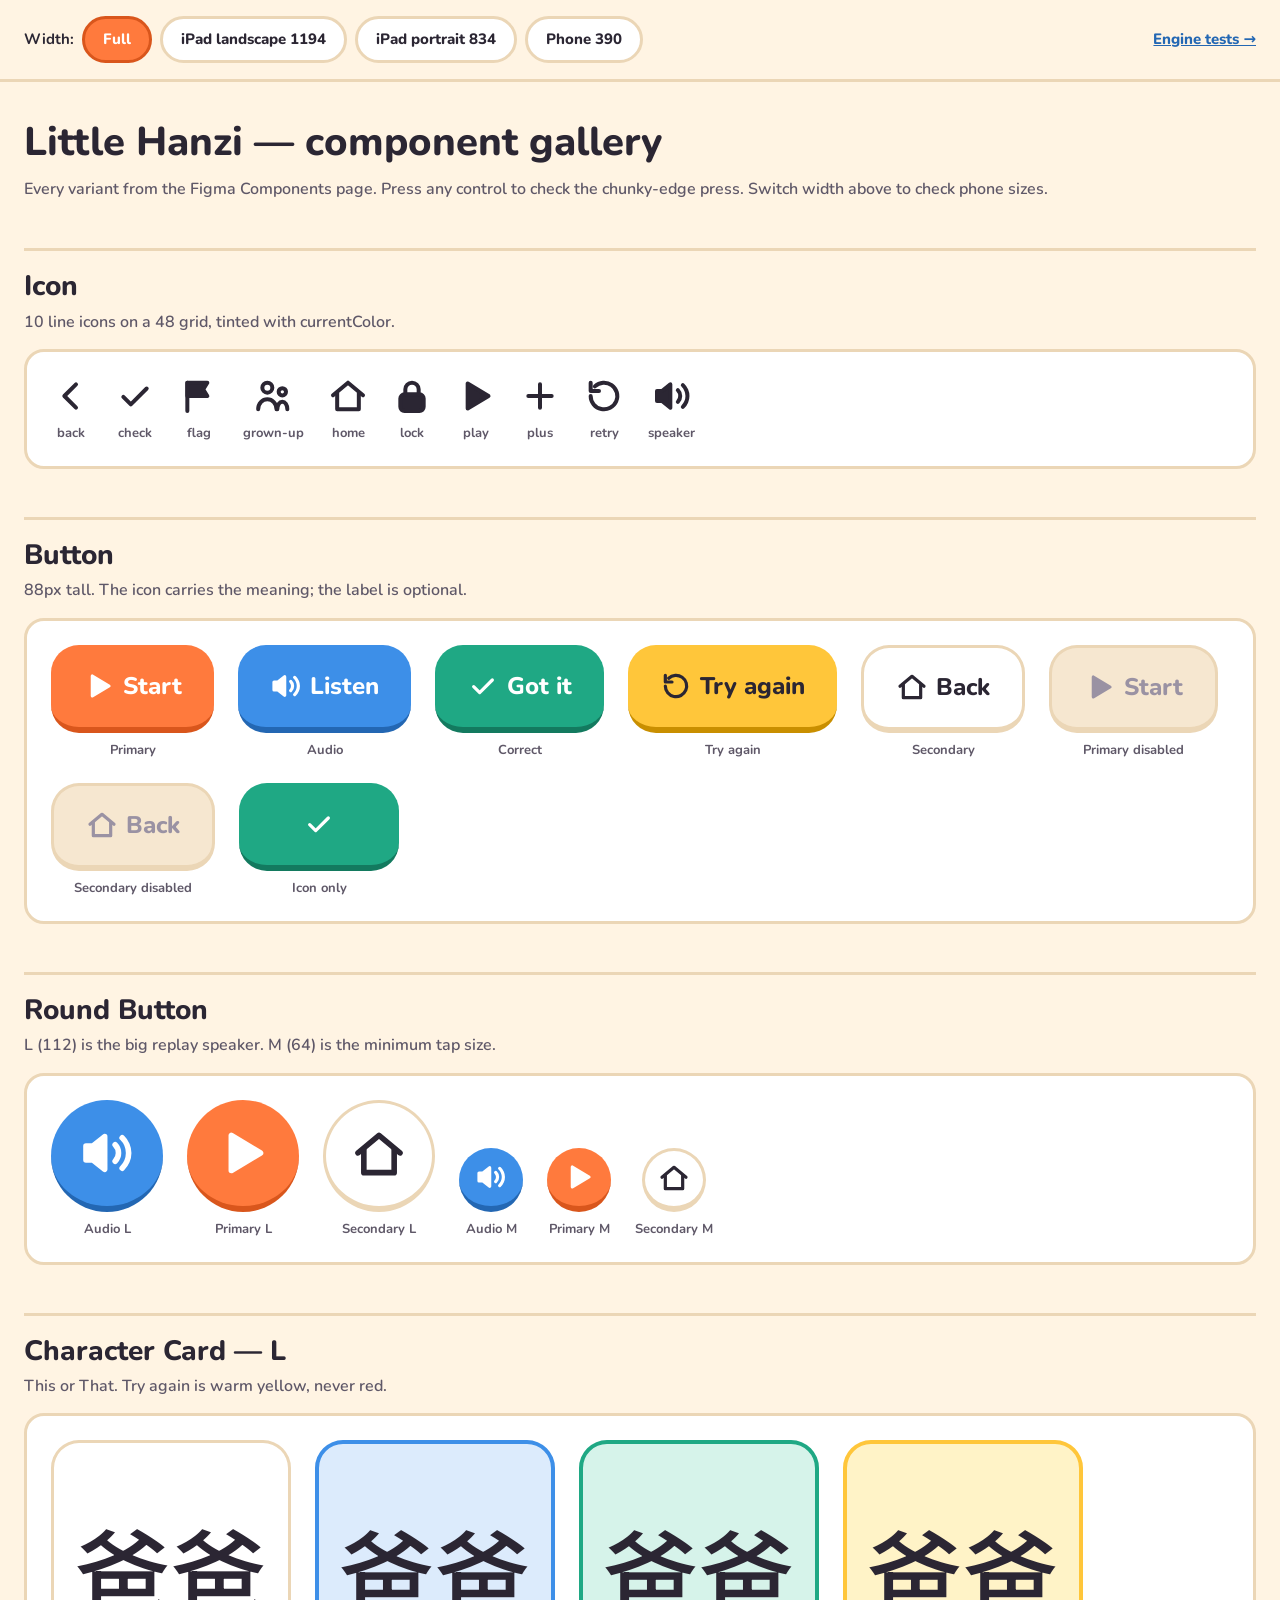
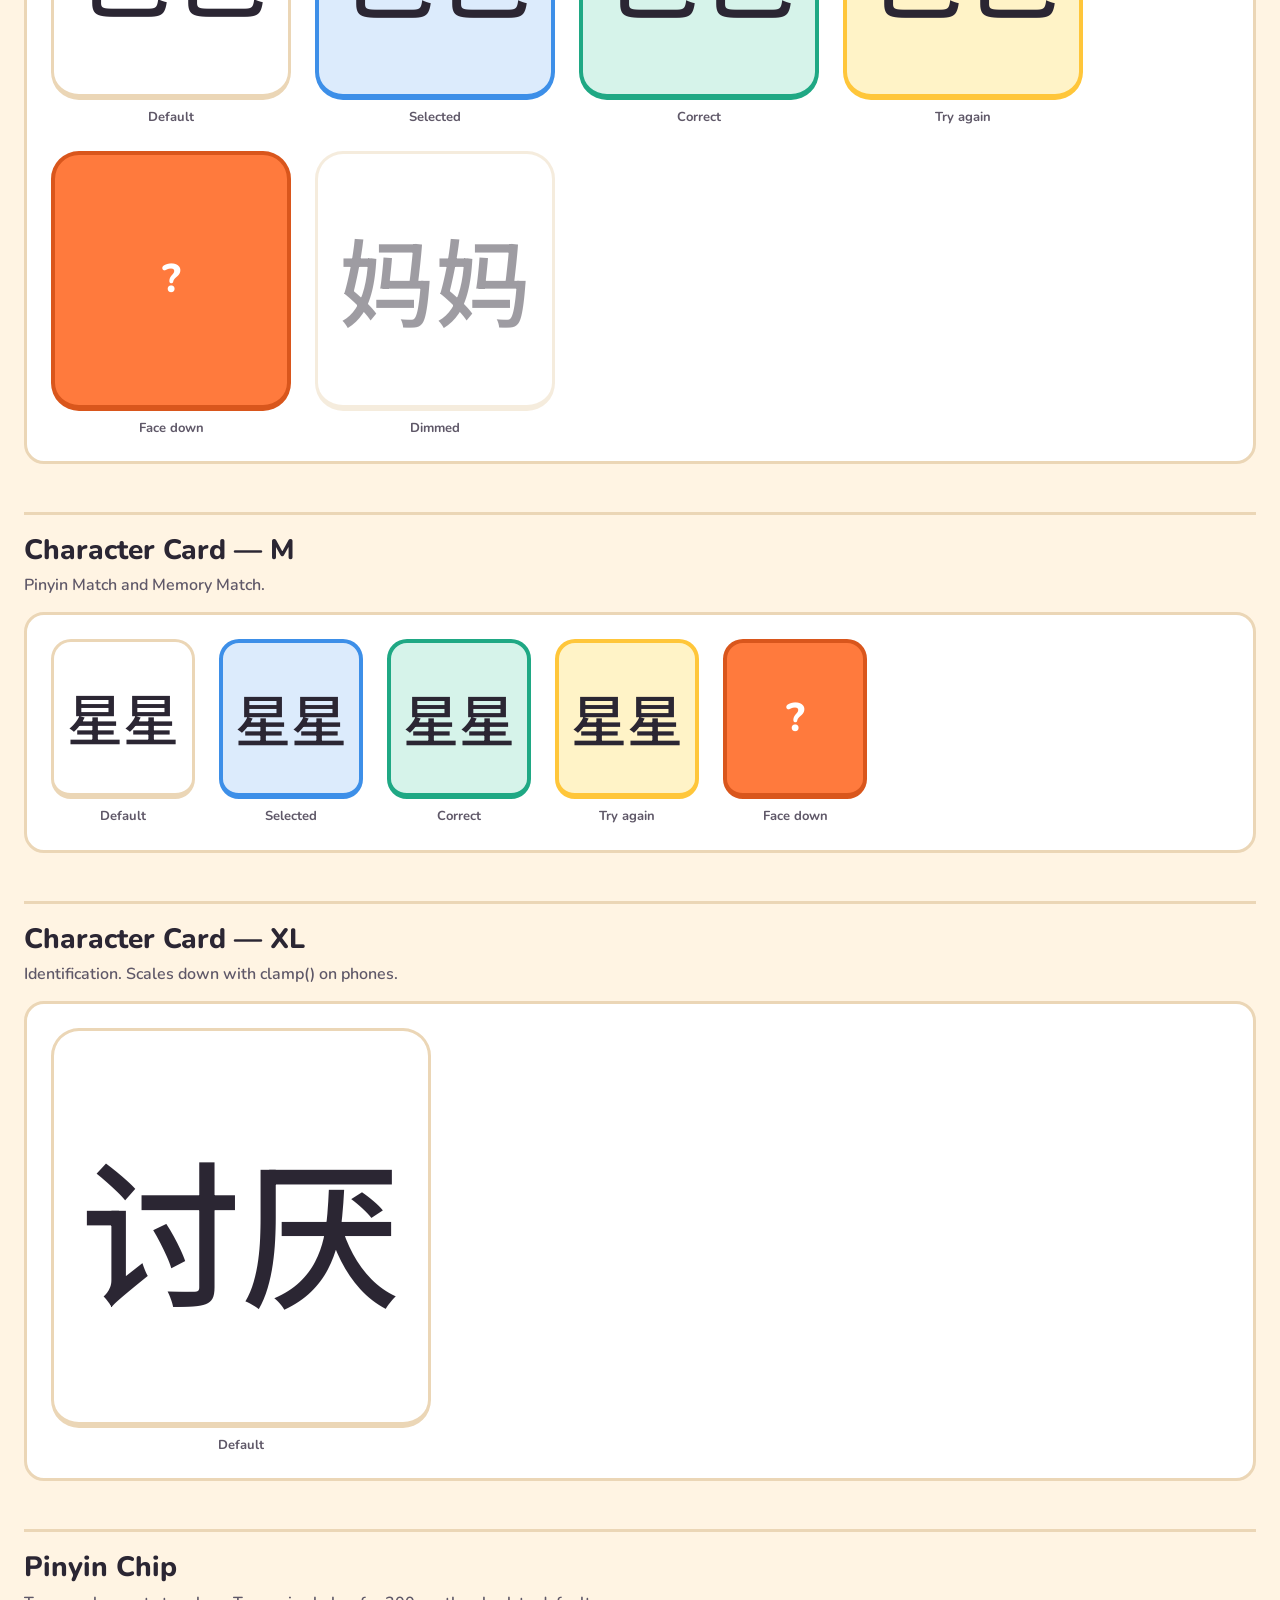
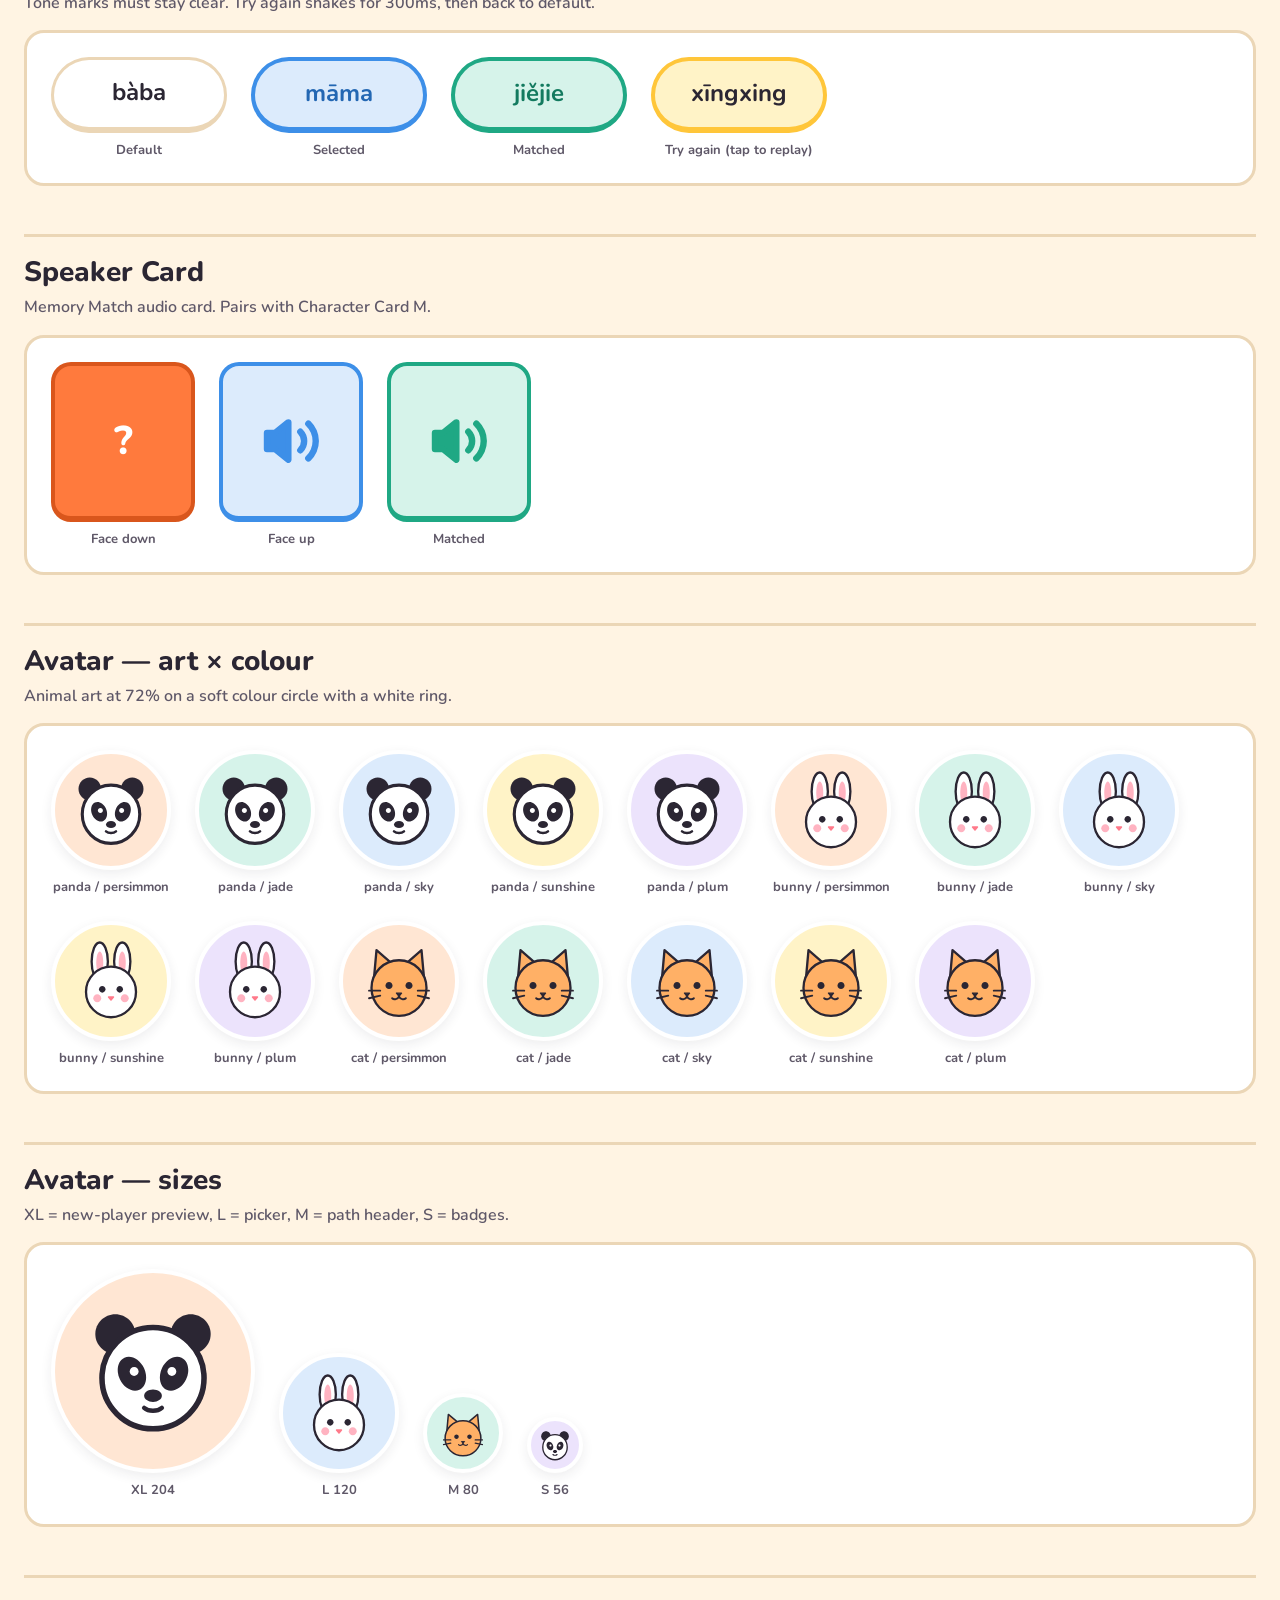
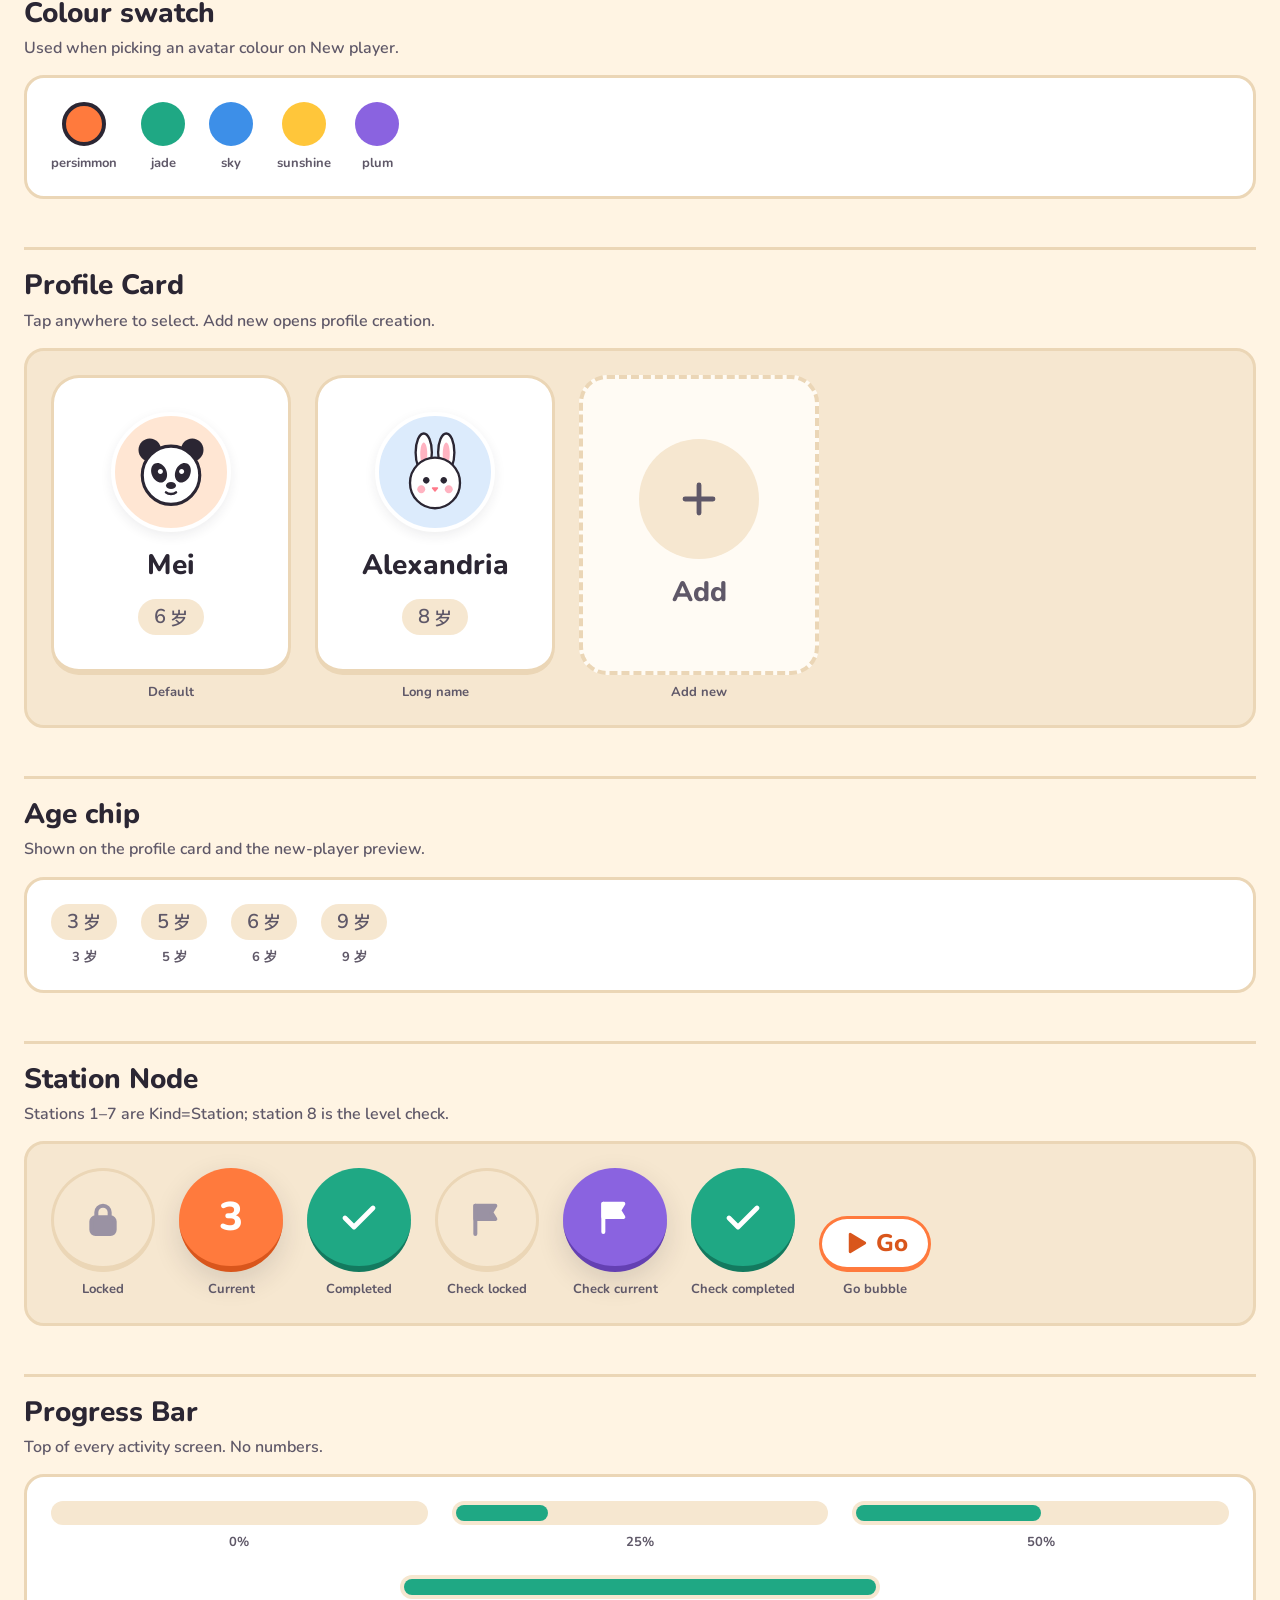
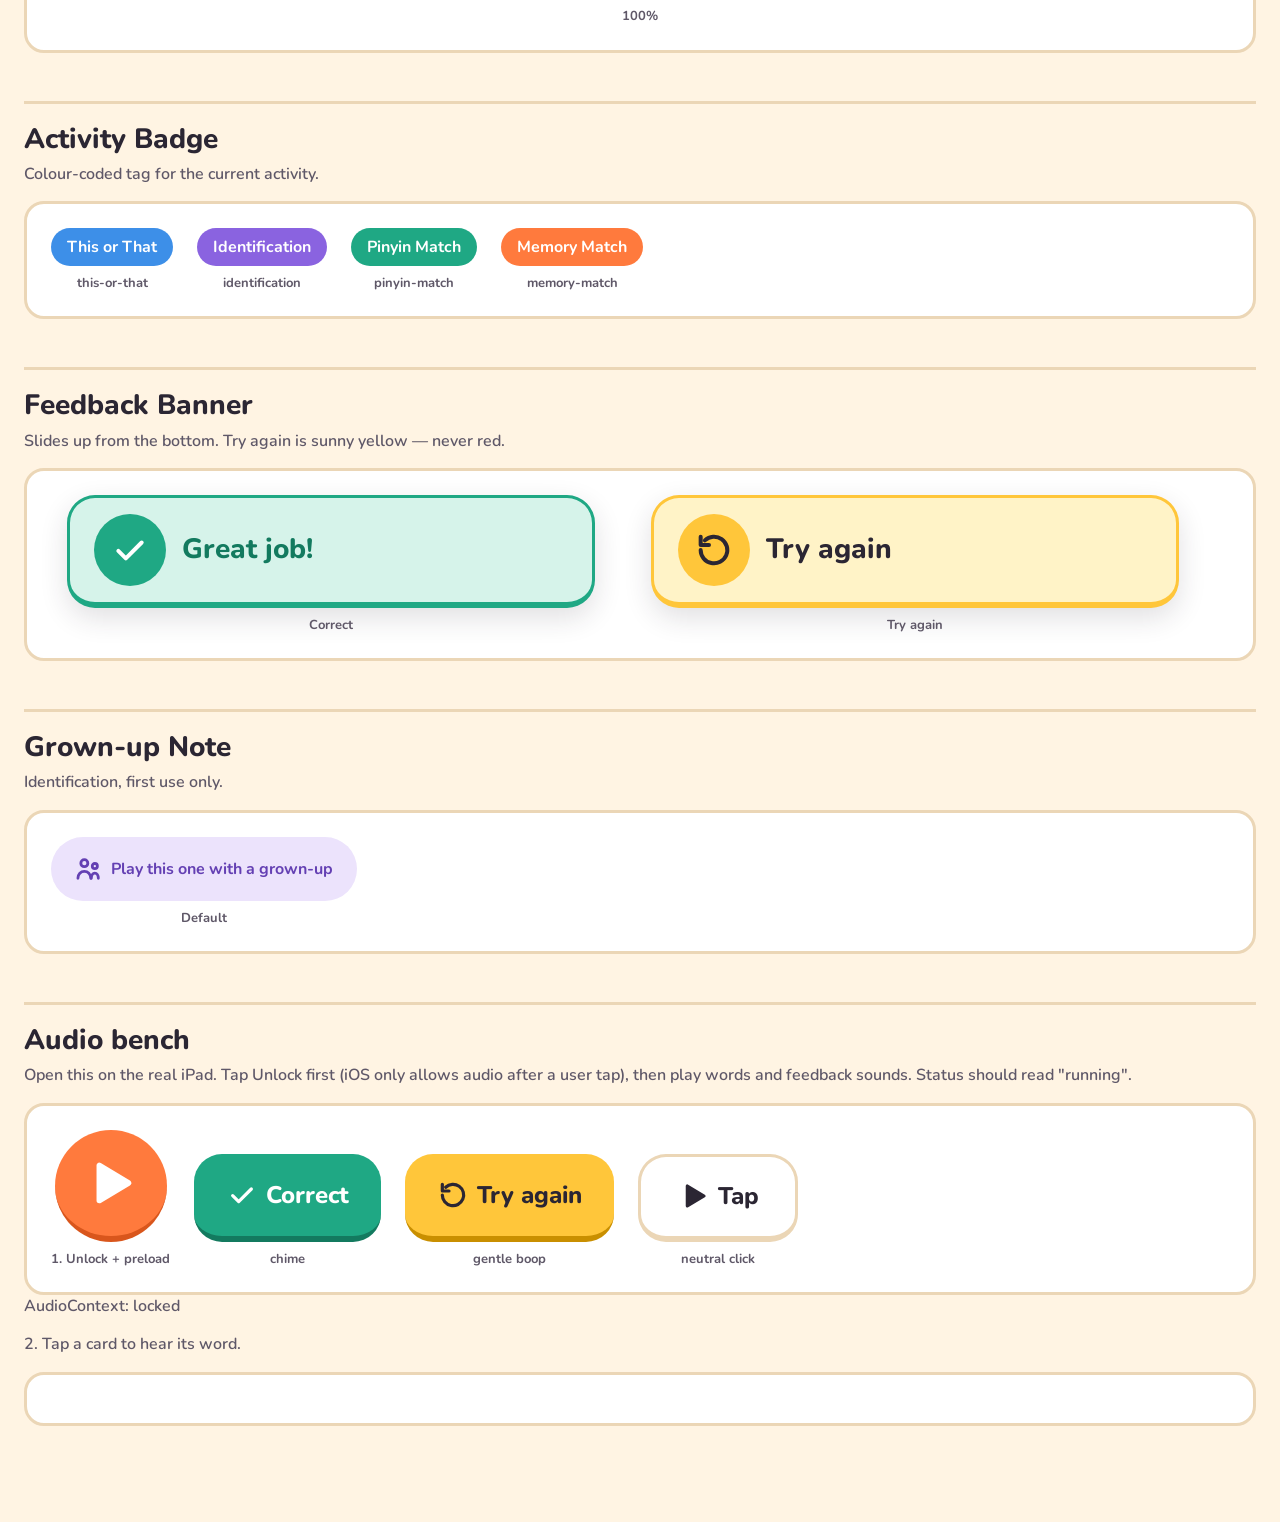
==== components.html @ 1b8308ad "Foundation, components and engine for Level A1 Phases 1-3 of the build plan. No screens yet.  Founda" ====
<!DOCTYPE html>
<html lang="en">
<head>
<meta charset="utf-8">
<title>Little Hanzi — components</title>
<meta name="viewport" content="width=device-width, initial-scale=1, viewport-fit=cover">
<link rel="preconnect" href="https://fonts.googleapis.com">
<link rel="preconnect" href="https://fonts.gstatic.com" crossorigin>
<link rel="stylesheet" href="https://fonts.googleapis.com/css2?family=Nunito:wght@600;700;800&family=Noto+Sans+SC:wght@500;700&display=swap">
<link rel="stylesheet" href="css/tokens.css">
<link rel="stylesheet" href="css/base.css">
<link rel="stylesheet" href="css/components.css">
<style>
  body { overflow: auto; -webkit-user-select: auto; user-select: auto; }
  .gal { max-width: 1280px; margin: 0 auto; padding: var(--spacing-xl) var(--spacing-lg) 96px; }
  .gal h1 { font-size: var(--type-title); font-weight: 800; margin: 0 0 var(--spacing-sm); }
  .gal h2 {
    font-size: var(--type-section); font-weight: 800;
    margin: var(--spacing-2xl) 0 var(--spacing-xs);
    padding-top: var(--spacing-md); border-top: 3px solid var(--color-border-default);
  }
  .gal .note { color: var(--color-text-secondary); font-size: var(--type-small); margin: 0 0 var(--spacing-md); }
  .specimen {
    display: flex; flex-wrap: wrap; gap: var(--spacing-lg);
    align-items: flex-end; padding: var(--spacing-lg);
    background: var(--color-bg-surface); border-radius: var(--radius-md);
    border: 3px solid var(--color-border-default);
  }
  .specimen--sunken { background: var(--color-bg-sunken); }
  .item { display: flex; flex-direction: column; align-items: center; gap: var(--spacing-sm); min-width: 0; max-width: 100%; }
  .item:has(.progress) { flex: 1 1 320px; }
  .item__label { font-size: 13px; font-weight: 700; color: var(--color-text-secondary); text-align: center; }
  .bar {
    position: sticky; top: 0; z-index: 10;
    display: flex; gap: var(--spacing-sm); align-items: center; flex-wrap: wrap;
    padding: var(--spacing-md) var(--spacing-lg);
    background: var(--color-bg-app); border-bottom: 3px solid var(--color-border-default);
  }
  .bar button {
    padding: 10px 18px; border-radius: var(--radius-full);
    border: 3px solid var(--color-border-default); background: var(--color-bg-surface);
    font-weight: 800; font-size: 15px;
  }
  .bar button[aria-pressed="true"] { background: var(--color-action-primary); color: #fff; border-color: var(--color-action-primary-edge); }
  .frame { margin: 0 auto; transition: max-width 200ms ease; }

  @media (max-width: 560px) {
    .gal { padding: var(--spacing-md) var(--spacing-sm) 64px; }
    .specimen { padding: var(--spacing-md); gap: var(--spacing-md); }
    .bar { padding: var(--spacing-sm); gap: 6px; }
    .bar button { padding: 8px 12px; font-size: 13px; }
    .bar strong { width: 100%; }
  }
</style>
</head>
<body>
<div class="bar">
  <strong style="font-size:15px">Width:</strong>
  <button data-w="full" aria-pressed="true">Full</button>
  <button data-w="1194">iPad landscape 1194</button>
  <button data-w="834">iPad portrait 834</button>
  <button data-w="390">Phone 390</button>
  <span style="flex:1"></span>
  <a href="tests.html" style="font-weight:800;font-size:15px;color:var(--color-action-audio-edge)">Engine tests →</a>
</div>
<div class="frame" id="frame"><div class="gal" id="gal"></div></div>

<script type="module">
import {
  el, iconEl, Button, RoundButton, CharacterCard, PinyinChip, SpeakerCard,
  Avatar, AgeChip, ProfileCard, AddProfileCard, StationNode, GoBubble,
  ProgressBar, ActivityBadge, FeedbackBanner, GrownUpNote,
  AVATAR_ART, AVATAR_COLORS,
} from './js/ui.js';
import { ICON_NAMES } from './js/icons.js';
import { ACTIVITY, ACTIVITY_LABEL } from './js/engine/station.js';
import { clear as clearNode } from './js/ui.js';
import { getWords } from './js/data.js';
import * as audio from './js/audio.js';

const gal = document.getElementById('gal');

function section(title, note, items, sunken = false) {
  gal.append(el('h2', { text: title }));
  if (note) gal.append(el('p', { class: 'note', text: note }));
  gal.append(el('div', { class: `specimen${sunken ? ' specimen--sunken' : ''}` },
    items.map(([label, node]) => el('div', { class: 'item' }, [node, el('span', { class: 'item__label', text: label })]))));
}

gal.append(el('h1', { text: 'Little Hanzi — component gallery' }));
gal.append(el('p', { class: 'note', text: 'Every variant from the Figma Components page. Press any control to check the chunky-edge press. Switch width above to check phone sizes.' }));

section('Icon', '10 line icons on a 48 grid, tinted with currentColor.',
  ICON_NAMES.map((n) => [n, el('span', { class: 'icon', style: 'width:40px;height:40px;color:var(--color-text-primary)', html: iconEl(n, 40).innerHTML })]));

section('Button', '88px tall. The icon carries the meaning; the label is optional.', [
  ['Primary', Button({ label: 'Start', iconName: 'play', style: 'primary' })],
  ['Audio', Button({ label: 'Listen', iconName: 'speaker', style: 'audio' })],
  ['Correct', Button({ label: 'Got it', iconName: 'check', style: 'correct' })],
  ['Try again', Button({ label: 'Try again', iconName: 'retry', style: 'try-again' })],
  ['Secondary', Button({ label: 'Back', iconName: 'home', style: 'secondary' })],
  ['Primary disabled', Button({ label: 'Start', iconName: 'play', style: 'primary', disabled: true })],
  ['Secondary disabled', Button({ label: 'Back', iconName: 'home', style: 'secondary', disabled: true })],
  ['Icon only', Button({ iconName: 'check', style: 'correct', ariaLabel: 'Got it' })],
]);

section('Round Button', 'L (112) is the big replay speaker. M (64) is the minimum tap size.', [
  ['Audio L', RoundButton({ iconName: 'speaker', size: 'l', style: 'audio' })],
  ['Primary L', RoundButton({ iconName: 'play', size: 'l', style: 'primary' })],
  ['Secondary L', RoundButton({ iconName: 'home', size: 'l', style: 'secondary' })],
  ['Audio M', RoundButton({ iconName: 'speaker', size: 'm', style: 'audio' })],
  ['Primary M', RoundButton({ iconName: 'play', size: 'm', style: 'primary' })],
  ['Secondary M', RoundButton({ iconName: 'home', size: 'm', style: 'secondary' })],
]);

section('Character Card — L', 'This or That. Try again is warm yellow, never red.', [
  ['Default', CharacterCard({ word: '爸爸', size: 'l' })],
  ['Selected', CharacterCard({ word: '爸爸', size: 'l', state: 'selected' })],
  ['Correct', CharacterCard({ word: '爸爸', size: 'l', state: 'correct' })],
  ['Try again', CharacterCard({ word: '爸爸', size: 'l', state: 'try-again' })],
  ['Face down', CharacterCard({ word: '爸爸', size: 'l', state: 'face-down' })],
  ['Dimmed', (() => { const c = CharacterCard({ word: '妈妈', size: 'l' }); c.classList.add('is-dimmed'); return c; })()],
]);

section('Character Card — M', 'Pinyin Match and Memory Match.', [
  ['Default', CharacterCard({ word: '星星', size: 'm' })],
  ['Selected', CharacterCard({ word: '星星', size: 'm', state: 'selected' })],
  ['Correct', CharacterCard({ word: '星星', size: 'm', state: 'correct' })],
  ['Try again', CharacterCard({ word: '星星', size: 'm', state: 'try-again' })],
  ['Face down', CharacterCard({ word: '星星', size: 'm', state: 'face-down' })],
]);

section('Character Card — XL', 'Identification. Scales down with clamp() on phones.', [
  ['Default', CharacterCard({ word: '讨厌', size: 'xl' })],
]);

section('Pinyin Chip', 'Tone marks must stay clear. Try again shakes for 300ms, then back to default.', [
  ['Default', PinyinChip({ pinyin: 'bàba' })],
  ['Selected', PinyinChip({ pinyin: 'māma', state: 'selected' })],
  ['Matched', PinyinChip({ pinyin: 'jiějie', state: 'matched' })],
  ['Try again (tap to replay)', (() => {
    const chip = PinyinChip({ pinyin: 'xīngxing', state: 'try-again' });
    chip.addEventListener('click', () => {
      chip.classList.remove('is-try-again'); void chip.offsetWidth; chip.classList.add('is-try-again');
    });
    return chip;
  })()],
]);

section('Speaker Card', 'Memory Match audio card. Pairs with Character Card M.', [
  ['Face down', SpeakerCard({ state: 'face-down' })],
  ['Face up', SpeakerCard({ state: 'face-up' })],
  ['Matched', SpeakerCard({ state: 'matched' })],
]);

section('Avatar — art × colour', 'Animal art at 72% on a soft colour circle with a white ring.',
  AVATAR_ART.flatMap((art) => AVATAR_COLORS.map((color) => [`${art} / ${color}`, Avatar({ art, color, size: 'l' })])));

section('Avatar — sizes', 'XL = new-player preview, L = picker, M = path header, S = badges.', [
  ['XL 204', Avatar({ art: 'panda', color: 'persimmon', size: 'xl' })],
  ['L 120', Avatar({ art: 'bunny', color: 'sky', size: 'l' })],
  ['M 80', Avatar({ art: 'cat', color: 'jade', size: 'm' })],
  ['S 56', Avatar({ art: 'panda', color: 'plum', size: 's' })],
]);

section('Colour swatch', 'Used when picking an avatar colour on New player.',
  AVATAR_COLORS.map((c, i) => [c, el('span', { class: `swatch${i === 0 ? ' is-selected' : ''}`, dataset: { color: c } })]));

section('Profile Card', 'Tap anywhere to select. Add new opens profile creation.', [
  ['Default', ProfileCard({ profile: { name: 'Mei', age: 6, avatar: { art: 'panda', color: 'persimmon' } } })],
  ['Long name', ProfileCard({ profile: { name: 'Alexandria', age: 8, avatar: { art: 'bunny', color: 'sky' } } })],
  ['Add new', AddProfileCard({})],
], true);

section('Age chip', 'Shown on the profile card and the new-player preview.',
  [3, 5, 6, 9].map((a) => [`${a} 岁`, AgeChip(a)]));

section('Station Node', 'Stations 1–7 are Kind=Station; station 8 is the level check.', [
  ['Locked', StationNode({ number: 4, state: 'locked' })],
  ['Current', StationNode({ number: 3, state: 'current' })],
  ['Completed', StationNode({ number: 1, state: 'completed' })],
  ['Check locked', StationNode({ number: 8, state: 'locked', kind: 'check' })],
  ['Check current', StationNode({ number: 8, state: 'current', kind: 'check' })],
  ['Check completed', StationNode({ number: 8, state: 'completed', kind: 'check' })],
  ['Go bubble', GoBubble()],
], true);

section('Progress Bar', 'Top of every activity screen. No numbers.',
  [0, 25, 50, 100].map((p) => [`${p}%`, ProgressBar(p)]));

section('Activity Badge', 'Colour-coded tag for the current activity.',
  Object.values(ACTIVITY).map((a) => [a, ActivityBadge(a, ACTIVITY_LABEL[a])]));

section('Feedback Banner', 'Slides up from the bottom. Try again is sunny yellow — never red.', [
  ['Correct', FeedbackBanner({ type: 'correct', message: 'Great job!' })],
  ['Try again', FeedbackBanner({ type: 'try-again', message: 'Try again' })],
]);

section('Grown-up Note', 'Identification, first use only.', [
  ['Default', GrownUpNote()],
]);

/* ---------------- audio bench ----------------
   The iOS audio path is the riskiest part of the foundation, so it gets
   checked here rather than waiting for the activity screens. */
gal.append(el('h2', { text: 'Audio bench' }));
gal.append(el('p', { class: 'note', text: 'Open this on the real iPad. Tap Unlock first (iOS only allows audio after a user tap), then play words and feedback sounds. Status should read "running".' }));

const status = el('p', { class: 'note', text: 'AudioContext: locked' });
const wordRow = el('div', { class: 'specimen' });

const bench = el('div', { class: 'specimen' }, [
  el('div', { class: 'item' }, [
    RoundButton({
      iconName: 'play', size: 'l', style: 'primary', ariaLabel: 'Unlock audio',
      onClick: async () => {
        const ok = await audio.unlock();
        status.textContent = `AudioContext: ${ok ? 'running' : 'FAILED to unlock'}`;
        if (!ok) return;
        const words = (await getWords('A1')).slice(0, 6);
        const failed = await audio.preload(words.map((w) => w.audio));
        status.textContent = `AudioContext: running — preloaded ${words.length - failed.length}/${words.length} words`
          + (failed.length ? ` (failed: ${failed.join(', ')})` : '');
        clearNode(wordRow);
        words.forEach((w) => wordRow.append(el('div', { class: 'item' }, [
          CharacterCard({ word: w.word, size: 'm', onClick: () => audio.play(w.audio) }),
          el('span', { class: 'item__label', text: w.pinyin }),
        ])));
      },
    }),
    el('span', { class: 'item__label', text: '1. Unlock + preload' }),
  ]),
  el('div', { class: 'item' }, [
    Button({ label: 'Correct', iconName: 'check', style: 'correct', onClick: () => audio.playCorrect() }),
    el('span', { class: 'item__label', text: 'chime' }),
  ]),
  el('div', { class: 'item' }, [
    Button({ label: 'Try again', iconName: 'retry', style: 'try-again', onClick: () => audio.playTryAgain() }),
    el('span', { class: 'item__label', text: 'gentle boop' }),
  ]),
  el('div', { class: 'item' }, [
    Button({ label: 'Tap', iconName: 'play', style: 'secondary', onClick: () => audio.playTap() }),
    el('span', { class: 'item__label', text: 'neutral click' }),
  ]),
]);

gal.append(bench, status, el('p', { class: 'note', text: '2. Tap a card to hear its word.' }), wordRow);

/* width switcher */
const frame = document.getElementById('frame');
document.querySelectorAll('.bar button').forEach((b) => {
  b.addEventListener('click', () => {
    document.querySelectorAll('.bar button').forEach((o) => o.setAttribute('aria-pressed', String(o === b)));
    frame.style.maxWidth = b.dataset.w === 'full' ? '' : `${b.dataset.w}px`;
  });
});
</script>
</body>
</html>
---- css/tokens.css ----
/* Little Hanzi — design tokens
   Generated from Figma: Little Hanzi – Design System (2AUmUBlMM1m4eYiYEjNy7H)
   Names match the Figma variables' code syntax exactly.
   Primitives are used ONLY in this file. Components use semantic tokens. */

:root {
  /* ---------- Primitives ---------- */
  --cream-50:#FFFBF4;
  --cream-100:#FFF4E3;
  --cream-200:#F6E7D0;
  --cream-300:#EBD6B6;

  --ink-900:#2B2633;
  --ink-600:#5F5868;
  --ink-400:#9A92A3;
  --white:#FFFFFF;

  --persimmon-100:#FFE6D3;
  --persimmon-500:#FF7A3D;
  --persimmon-700:#D9561C;

  --jade-100:#D6F3EA;
  --jade-500:#1FA884;
  --jade-700:#137A5F;

  --sky-100:#DCEBFC;
  --sky-500:#3D8FE8;
  --sky-700:#2367B3;

  --sunshine-100:#FFF3C7;
  --sunshine-500:#FFC63A;
  --sunshine-700:#C98F00;

  --plum-100:#ECE3FC;
  --plum-500:#8A63E0;
  --plum-700:#6440B3;

  /* ---------- Semantic colour ---------- */
  --color-bg-app:var(--cream-100);
  --color-bg-surface:var(--white);
  --color-bg-sunken:var(--cream-200);
  --color-bg-soft:var(--cream-50);

  --color-text-primary:var(--ink-900);
  --color-text-secondary:var(--ink-600);
  --color-text-disabled:var(--ink-400);
  --color-text-on-accent:var(--white);

  --color-icon-default:var(--ink-900);
  --color-icon-on-accent:var(--white);

  --color-border-default:var(--cream-300);
  --color-border-selected:var(--sky-500);

  --color-action-primary:var(--persimmon-500);
  --color-action-primary-edge:var(--persimmon-700);
  --color-action-primary-soft:var(--persimmon-100);

  --color-action-audio:var(--sky-500);
  --color-action-audio-edge:var(--sky-700);
  --color-action-audio-soft:var(--sky-100);

  --color-feedback-correct:var(--jade-500);
  --color-feedback-correct-edge:var(--jade-700);
  --color-feedback-correct-soft:var(--jade-100);

  --color-feedback-try-again:var(--sunshine-500);
  --color-feedback-try-again-edge:var(--sunshine-700);
  --color-feedback-try-again-soft:var(--sunshine-100);

  --color-state-locked:var(--ink-400);
  --color-state-locked-soft:var(--cream-200);

  --color-activity-this-or-that:var(--sky-500);
  --color-activity-identification:var(--plum-500);
  --color-activity-identification-edge:var(--plum-700);
  --color-activity-identification-soft:var(--plum-100);
  --color-activity-pinyin-match:var(--jade-500);
  --color-activity-memory-match:var(--persimmon-500);

  /* ---------- Avatar colour ramps (named, for data-driven lookup) ---------- */
  --avatar-persimmon-soft:var(--persimmon-100);
  --avatar-persimmon-ink:var(--persimmon-700);
  --avatar-jade-soft:var(--jade-100);
  --avatar-jade-ink:var(--jade-700);
  --avatar-sky-soft:var(--sky-100);
  --avatar-sky-ink:var(--sky-700);
  --avatar-sunshine-soft:var(--sunshine-100);
  --avatar-sunshine-ink:var(--sunshine-700);
  --avatar-plum-soft:var(--plum-100);
  --avatar-plum-ink:var(--plum-700);

  /* ---------- Dimensions ---------- */
  --spacing-xs:4px;
  --spacing-sm:8px;
  --spacing-md:16px;
  --spacing-lg:24px;
  --spacing-xl:32px;
  --spacing-2xl:48px;

  --radius-sm:12px;
  --radius-md:20px;
  --radius-lg:28px;
  --radius-full:999px;

  --size-tap-min:64px;
  --size-tap-lg:88px;
  --size-edge:6px;

  /* ---------- Elevation ---------- */
  --elevation-soft:0 4px 12px rgba(43,38,51,.08);
  --elevation-raised:0 10px 28px rgba(43,38,51,.14);

  /* ---------- Fonts ---------- */
  --font-ui:"Nunito", system-ui, -apple-system, sans-serif;
  --font-hanzi:"Noto Sans SC", "PingFang SC", "Hiragino Sans GB", sans-serif;

  /* ---------- Type scale ----------
     Fluid between phone portrait (390px) and iPad landscape (1194px).
     Figma values are the upper bound; phone values keep tap targets >= 64px. */
  --type-char-xl: clamp(100px, 13.4vw, 160px);   /* Identification card   */
  --type-char-l:  clamp(64px,  8.0vw, 96px);     /* This or That cards    */
  --type-char-m:  clamp(40px,  4.7vw, 56px);     /* Pinyin / Memory Match */

  --type-title:   clamp(28px,  3.4vw, 40px);     /* Heading/Title   */
  --type-section: clamp(22px,  2.3vw, 28px);     /* Heading/Section */
  --type-button:  clamp(20px,  2.0vw, 24px);     /* Label/Button    */
  --type-pinyin-l:clamp(24px,  2.7vw, 32px);     /* Pinyin/L        */
  --type-pinyin-m:clamp(20px,  2.0vw, 24px);     /* Pinyin/M        */
  --type-body:    clamp(17px,  1.7vw, 20px);     /* Body/Default    */
  --type-small:   clamp(14px,  1.3vw, 16px);     /* Body/Small      */

  /* ---------- Motion ---------- */
  --motion-press: 90ms;
  --motion-flip: 320ms;
  --motion-banner: 260ms;
  --motion-shake: 300ms;
  --ease-out: cubic-bezier(.22,.61,.36,1);
}

@media (prefers-reduced-motion: reduce) {
  :root {
    --motion-press: 0ms;
    --motion-flip: 0ms;
    --motion-banner: 0ms;
    --motion-shake: 0ms;
  }
}
---- css/base.css ----
/* base.css — reset, fonts, screen shell, layout primitives. */

*, *::before, *::after { box-sizing: border-box; }

html, body {
  margin: 0;
  padding: 0;
  height: 100%;
  overscroll-behavior: none;
}

html {
  /* iOS: stop Safari enlarging text in landscape */
  -webkit-text-size-adjust: 100%;
}

body {
  background: var(--color-bg-app);
  color: var(--color-text-primary);
  font-family: var(--font-ui);
  font-weight: 600;
  font-size: var(--type-body);
  line-height: 1.4;
  -webkit-font-smoothing: antialiased;
  /* Touch-first: no text selection, no tap highlight, no double-tap zoom */
  -webkit-user-select: none;
  user-select: none;
  -webkit-tap-highlight-color: transparent;
  touch-action: manipulation;
}

button, input, select { font: inherit; color: inherit; }
button { background: none; border: 0; padding: 0; cursor: pointer; }
svg { display: block; }

/* Anything focusable gets a clear ring — but only for keyboard users. */
:focus-visible {
  outline: 4px solid var(--color-border-selected);
  outline-offset: 3px;
}

/* ---------------- app shell ---------------- */

#app {
  height: 100%;
  height: 100dvh;
  display: flex;
  flex-direction: column;
  overflow: hidden;
}

.screen {
  flex: 1;
  min-height: 0;
  display: flex;
  flex-direction: column;
  align-items: center;
  gap: var(--spacing-lg);
  padding: 40px var(--spacing-2xl);
  overflow: hidden;
}

/* Screens whose content can exceed the viewport (path, profile grid). */
.screen--scroll { overflow-y: auto; overscroll-behavior: contain; }

.screen__header {
  width: 100%;
  min-height: var(--size-tap-min);
  display: flex;
  align-items: center;
  justify-content: space-between;
  gap: var(--spacing-md);
  flex: none;
}

.screen__header-side {
  display: flex;
  align-items: center;
  gap: var(--spacing-md);
  min-width: var(--size-tap-min);
}
.screen__header-side--end { justify-content: flex-end; }

.screen__body {
  flex: 1;
  min-height: 0;
  width: 100%;
  display: flex;
  flex-direction: column;
  align-items: center;
  justify-content: center;
  gap: var(--spacing-xl);
}

/* ---------------- type ---------------- */

.t-title    { font-size: var(--type-title);   font-weight: 800; line-height: 1.2; margin: 0; }
.t-section  { font-size: var(--type-section); font-weight: 800; line-height: 1.28; margin: 0; }
.t-body     { font-size: var(--type-body);    font-weight: 600; line-height: 1.4; margin: 0; }
.t-small    { font-size: var(--type-small);   font-weight: 700; line-height: 1.38; margin: 0; }
.t-muted    { color: var(--color-text-secondary); }
.t-center   { text-align: center; }

.hanzi {
  font-family: var(--font-hanzi);
  font-weight: 500;
  line-height: 1.16;
}

/* Screen-reader-only text: every icon-only control needs one. */
.sr-only {
  position: absolute;
  width: 1px; height: 1px;
  padding: 0; margin: -1px;
  overflow: hidden;
  clip-path: inset(50%);
  white-space: nowrap;
  border: 0;
}

/* ---------------- layout helpers ---------------- */

.stack   { display: flex; flex-direction: column; align-items: center; gap: var(--spacing-md); }
.row     { display: flex; align-items: center; gap: var(--spacing-md); }
.row--wrap { flex-wrap: wrap; justify-content: center; }
.spacer  { flex: 1; }

/* ---------------- phone portrait ---------------- */

@media (max-width: 560px) {
  .screen { padding: var(--spacing-md) var(--spacing-md); gap: var(--spacing-md); }
  .screen__body { gap: var(--spacing-lg); }
}

/* Short landscape phones: claw back vertical space. */
@media (max-height: 460px) {
  .screen { padding: var(--spacing-sm) var(--spacing-md); gap: var(--spacing-sm); }
  .screen__body { gap: var(--spacing-md); }
}
---- css/components.css ----
/* components.css — one block per Figma component (Design System → Components).
   Sizes come from the Figma variants; phone sizes are set via the --c-* vars
   at the bottom of each block so the markup never changes. */

/* ============================================================
   Chunky edge — every interactive element in this app has one.
   6px bottom border in the darker "edge" colour; pressing sinks it.
   ============================================================ */

.edge {
  border-style: solid;
  border-width: 0 0 var(--size-edge) 0;
  transition: transform var(--motion-press) var(--ease-out),
              border-bottom-width var(--motion-press) var(--ease-out);
}

.edge:active:not(:disabled):not([aria-disabled="true"]) {
  transform: translateY(4px);
  border-bottom-width: 2px;
}

/* ============================================================
   Icon
   ============================================================ */

.icon { display: inline-flex; flex: none; color: currentColor; }
.icon > svg { width: 100%; height: 100%; }

/* ============================================================
   Button — 88px tall, icon + short label. Icon carries the meaning.
   ============================================================ */

.btn {
  --btn-bg: var(--color-action-primary);
  --btn-edge: var(--color-action-primary-edge);
  --btn-text: var(--color-text-on-accent);

  display: inline-flex;
  align-items: center;
  justify-content: center;
  gap: var(--spacing-sm);
  height: var(--size-tap-lg);
  min-width: 160px;
  padding: var(--spacing-md) var(--spacing-xl);
  border-radius: var(--radius-lg);
  background: var(--btn-bg);
  border-color: var(--btn-edge);
  color: var(--btn-text);
  font-size: var(--type-button);
  font-weight: 800;
  line-height: 1.17;
  white-space: nowrap;
}

.btn .icon { width: 32px; height: 32px; }

.btn--primary   { --btn-bg: var(--color-action-primary);      --btn-edge: var(--color-action-primary-edge); }
.btn--audio     { --btn-bg: var(--color-action-audio);        --btn-edge: var(--color-action-audio-edge); }
.btn--correct   { --btn-bg: var(--color-feedback-correct);    --btn-edge: var(--color-feedback-correct-edge); }
.btn--try-again { --btn-bg: var(--color-feedback-try-again);  --btn-edge: var(--color-feedback-try-again-edge);
                  --btn-text: var(--color-text-primary); }

.btn--secondary {
  --btn-bg: var(--color-bg-surface);
  --btn-edge: var(--color-border-default);
  --btn-text: var(--color-text-primary);
  border-width: 3px 3px var(--size-edge) 3px;
}

.btn:disabled, .btn[aria-disabled="true"] {
  --btn-bg: var(--color-state-locked-soft);
  --btn-edge: var(--color-border-default);
  --btn-text: var(--color-text-disabled);
  border-width: 3px 3px var(--size-edge) 3px;
  cursor: default;
}

/* ============================================================
   Round Button — icon only. L = the big replay speaker. M = back/home.
   ============================================================ */

.round-btn {
  --rb-bg: var(--color-action-audio);
  --rb-edge: var(--color-action-audio-edge);
  --rb-fg: var(--color-icon-on-accent);
  --rb-size: var(--size-tap-min);
  --rb-icon: 32px;

  display: inline-flex;
  align-items: center;
  justify-content: center;
  width: var(--rb-size);
  height: var(--rb-size);
  border-radius: var(--radius-full);
  background: var(--rb-bg);
  border-color: var(--rb-edge);
  color: var(--rb-fg);
  flex: none;
}

.round-btn .icon { width: var(--rb-icon); height: var(--rb-icon); }

.round-btn--l { --rb-size: 112px; --rb-icon: 56px; }
.round-btn--m { --rb-size: var(--size-tap-min); --rb-icon: 32px; }

.round-btn--audio     { --rb-bg: var(--color-action-audio);   --rb-edge: var(--color-action-audio-edge); }
.round-btn--primary   { --rb-bg: var(--color-action-primary); --rb-edge: var(--color-action-primary-edge); }
.round-btn--secondary {
  --rb-bg: var(--color-bg-surface);
  --rb-edge: var(--color-border-default);
  --rb-fg: var(--color-icon-default);
  border-width: 3px 3px var(--size-edge) 3px;
}

/* ============================================================
   Character Card — one Chinese word. Try again is warm yellow, never red.
   ============================================================ */

.char-card {
  --cc-w: 240px;
  --cc-h: 260px;
  --cc-radius: var(--radius-lg);
  --cc-type: var(--type-char-l);

  display: flex;
  flex-direction: column;
  align-items: center;
  justify-content: center;
  width: var(--cc-w);
  height: var(--cc-h);
  border-radius: var(--cc-radius);
  background: var(--color-bg-surface);
  border-color: var(--color-border-default);
  border-width: 3px 3px var(--size-edge) 3px;
  color: var(--color-text-primary);
  font-family: var(--font-hanzi);
  font-weight: 500;
  font-size: var(--cc-type);
  line-height: 1.16;
}

.char-card--m {
  --cc-w: 144px;
  --cc-h: 160px;
  --cc-radius: var(--radius-md);
  --cc-type: var(--type-char-m);
}

.char-card--xl { --cc-w: 380px; --cc-h: 400px; --cc-type: var(--type-char-xl); }

.char-card.is-selected {
  background: var(--color-action-audio-soft);
  border-color: var(--color-border-selected);
  border-width: 4px 4px var(--size-edge) 4px;
}
.char-card.is-correct {
  background: var(--color-feedback-correct-soft);
  border-color: var(--color-feedback-correct);
  border-width: 4px 4px var(--size-edge) 4px;
}
.char-card.is-try-again {
  background: var(--color-feedback-try-again-soft);
  border-color: var(--color-feedback-try-again);
  border-width: 4px 4px var(--size-edge) 4px;
}
.char-card.is-face-down {
  background: var(--color-action-primary);
  border-color: var(--color-action-primary-edge);
  border-width: 4px 4px var(--size-edge) 4px;
  color: var(--color-text-on-accent);
  font-family: var(--font-ui);
  font-weight: 800;
  font-size: 40px;
}
.char-card.is-dimmed { opacity: .45; }
.char-card.is-matched { visibility: hidden; }

/* ============================================================
   Pinyin Chip — tone marks must stay legible.
   ============================================================ */

.pinyin-chip {
  display: inline-flex;
  align-items: center;
  justify-content: center;
  min-width: 176px;
  height: 76px;
  padding: 0 var(--spacing-md);
  border-radius: var(--radius-full);
  background: var(--color-bg-surface);
  border-color: var(--color-border-default);
  border-width: 3px 3px var(--size-edge) 3px;
  color: var(--color-text-primary);
  font-size: var(--type-pinyin-m);
  font-weight: 700;
  line-height: 1.33;
  white-space: nowrap;
}

.pinyin-chip.is-selected {
  background: var(--color-action-audio-soft);
  border-color: var(--color-border-selected);
  border-width: 4px 4px var(--size-edge) 4px;
  color: var(--color-action-audio-edge);
}
.pinyin-chip.is-matched {
  background: var(--color-feedback-correct-soft);
  border-color: var(--color-feedback-correct);
  border-width: 4px 4px var(--size-edge) 4px;
  color: var(--color-feedback-correct-edge);
}
.pinyin-chip.is-try-again {
  background: var(--color-feedback-try-again-soft);
  border-color: var(--color-feedback-try-again);
  border-width: 4px 4px var(--size-edge) 4px;
  animation: shake var(--motion-shake) var(--ease-out);
}

@keyframes shake {
  0%, 100% { transform: translateX(0); }
  20% { transform: translateX(-8px); }
  40% { transform: translateX(8px); }
  60% { transform: translateX(-5px); }
  80% { transform: translateX(5px); }
}

/* ============================================================
   Speaker Card — Memory Match audio card, pairs with Character Card M.
   ============================================================ */

.speaker-card {
  display: flex;
  align-items: center;
  justify-content: center;
  width: var(--cc-w, 144px);
  height: var(--cc-h, 160px);
  border-radius: var(--radius-md);
  background: var(--color-action-primary);
  border-color: var(--color-action-primary-edge);
  border-width: 4px 4px var(--size-edge) 4px;
  color: var(--color-text-on-accent);
  font-family: var(--font-ui);
  font-weight: 800;
  font-size: 40px;
}

.speaker-card .icon { width: 64px; height: 64px; display: none; }

.speaker-card.is-face-up,
.speaker-card.is-matched { font-size: 0; }
.speaker-card.is-face-up .icon,
.speaker-card.is-matched .icon { display: inline-flex; }

.speaker-card.is-face-up {
  background: var(--color-action-audio-soft);
  border-color: var(--color-action-audio);
  color: var(--color-action-audio);
}
.speaker-card.is-matched {
  background: var(--color-feedback-correct-soft);
  border-color: var(--color-feedback-correct);
  color: var(--color-feedback-correct);
}

/* ============================================================
   Avatar — animal art on a soft colour circle, white ring.
   ============================================================ */

.avatar {
  --av-size: 120px;
  display: inline-flex;
  align-items: center;
  justify-content: center;
  width: var(--av-size);
  height: var(--av-size);
  border-radius: var(--radius-full);
  background: var(--avatar-persimmon-soft);
  border: 4px solid var(--color-bg-surface);
  box-shadow: var(--elevation-soft);
  flex: none;
  overflow: hidden;
}

.avatar img, .avatar svg { width: 72%; height: 72%; }

.avatar--l { --av-size: 120px; }
.avatar--m { --av-size: 80px; }
.avatar--s { --av-size: 56px; }
.avatar--xl { --av-size: 204px; }

.avatar[data-color="persimmon"] { background: var(--avatar-persimmon-soft); }
.avatar[data-color="jade"]      { background: var(--avatar-jade-soft); }
.avatar[data-color="sky"]       { background: var(--avatar-sky-soft); }
.avatar[data-color="sunshine"]  { background: var(--avatar-sunshine-soft); }
.avatar[data-color="plum"]      { background: var(--avatar-plum-soft); }

/* Colour swatch used when picking an avatar colour. */
.swatch {
  width: 44px; height: 44px;
  border-radius: var(--radius-full);
  border: 4px solid transparent;
  flex: none;
}
.swatch[data-color="persimmon"] { background: var(--persimmon-500); }
.swatch[data-color="jade"]      { background: var(--jade-500); }
.swatch[data-color="sky"]       { background: var(--sky-500); }
.swatch[data-color="sunshine"]  { background: var(--sunshine-500); }
.swatch[data-color="plum"]      { background: var(--plum-500); }
.swatch.is-selected { border-color: var(--color-text-primary); }

/* ============================================================
   Profile Card
   ============================================================ */

.profile-card {
  display: flex;
  flex-direction: column;
  align-items: center;
  justify-content: center;
  gap: var(--spacing-md);
  width: 240px;
  height: 300px;
  padding: var(--spacing-lg);
  border-radius: var(--radius-lg);
  background: var(--color-bg-surface);
  border-color: var(--color-border-default);
  border-width: 3px 3px var(--size-edge) 3px;
}

.profile-card__name {
  font-size: var(--type-section);
  font-weight: 800;
  line-height: 1.28;
  max-width: 100%;
  overflow: hidden;
  text-overflow: ellipsis;
  white-space: nowrap;
}

.profile-card--add {
  background: var(--color-bg-soft);
  border: 4px dashed var(--color-border-default);
  color: var(--color-text-secondary);
}

.profile-card--add .plus-ring {
  display: inline-flex;
  align-items: center;
  justify-content: center;
  width: 120px; height: 120px;
  border-radius: var(--radius-full);
  background: var(--color-bg-sunken);
  color: var(--color-text-secondary);
}
.profile-card--add .plus-ring .icon { width: 48px; height: 48px; }

/* Age chip: "6 岁" */
.age-chip {
  display: inline-flex;
  align-items: center;
  gap: var(--spacing-xs);
  padding: var(--spacing-xs) var(--spacing-md);
  border-radius: var(--radius-full);
  background: var(--color-bg-sunken);
  color: var(--color-text-secondary);
  white-space: nowrap;
}
.age-chip__n { font-size: 20px; font-weight: 600; line-height: 1.4; }
.age-chip__sui { font-family: var(--font-hanzi); font-weight: 500; font-size: 18px; }

/* ============================================================
   Station Node — stops on the 8-station path.
   ============================================================ */

.station {
  --st-size: 104px;
  display: inline-flex;
  align-items: center;
  justify-content: center;
  width: var(--st-size);
  height: var(--st-size);
  border-radius: var(--radius-full);
  background: var(--color-state-locked-soft);
  border-color: var(--color-border-default);
  border-width: 3px 3px var(--size-edge) 3px;
  color: var(--color-state-locked);
  font-size: var(--type-title);
  font-weight: 800;
  line-height: 1.2;
  flex: none;
}

.station .icon { width: 40px; height: 40px; }

.station.is-current {
  background: var(--color-action-primary);
  border-color: var(--color-action-primary-edge);
  border-width: 0 0 var(--size-edge) 0;
  color: var(--color-text-on-accent);
  box-shadow: var(--elevation-raised);
}

.station.is-completed {
  background: var(--color-feedback-correct);
  border-color: var(--color-feedback-correct-edge);
  border-width: 0 0 var(--size-edge) 0;
  color: var(--color-icon-on-accent);
}
.station.is-completed .icon { width: 48px; height: 48px; }

/* Station 8 is the level check: plum when it is the current stop. */
.station--check.is-current {
  background: var(--color-activity-identification);
  border-color: var(--color-activity-identification-edge);
}

.station.is-locked { cursor: default; }

/* "Go" bubble above the current station */
.go-bubble {
  display: inline-flex;
  align-items: center;
  gap: 6px;
  padding: 10px 20px;
  border-radius: var(--radius-full);
  background: var(--color-bg-surface);
  border: 3px solid var(--color-action-primary);
  border-bottom-width: 5px;
  color: var(--color-action-primary-edge);
  font-size: var(--type-button);
  font-weight: 800;
  line-height: 1.17;
  white-space: nowrap;
  animation: bob 1.6s ease-in-out infinite;
}
.go-bubble .icon { width: 28px; height: 28px; }

@keyframes bob {
  0%, 100% { transform: translateY(0); }
  50% { transform: translateY(-6px); }
}
@media (prefers-reduced-motion: reduce) {
  .go-bubble { animation: none; }
}

/* ============================================================
   Progress Bar — no numbers, just the fill.
   ============================================================ */

.progress {
  width: 100%;
  max-width: 480px;
  min-width: 0;
  height: 24px;
  padding: 4px;
  border-radius: var(--radius-full);
  background: var(--color-bg-sunken);
  flex: 1 1 auto;
}

.progress__fill {
  height: 16px;
  width: 0;
  border-radius: var(--radius-full);
  background: var(--color-feedback-correct);
  transition: width 320ms var(--ease-out);
}

/* ============================================================
   Activity Badge
   ============================================================ */

.activity-badge {
  display: inline-flex;
  align-items: center;
  padding: var(--spacing-sm) var(--spacing-md);
  border-radius: var(--radius-full);
  background: var(--color-activity-this-or-that);
  color: var(--color-text-on-accent);
  font-size: var(--type-small);
  font-weight: 700;
  line-height: 1.38;
  white-space: nowrap;
}

.activity-badge[data-activity="this-or-that"]   { background: var(--color-activity-this-or-that); }
.activity-badge[data-activity="identification"] { background: var(--color-activity-identification); }
.activity-badge[data-activity="pinyin-match"]   { background: var(--color-activity-pinyin-match); }
.activity-badge[data-activity="memory-match"]   { background: var(--color-activity-memory-match); }

/* ============================================================
   Feedback Banner — slides up from the bottom. Never red.
   ============================================================ */

.banner {
  display: flex;
  align-items: center;
  gap: var(--spacing-md);
  width: 560px;
  max-width: calc(100% - var(--spacing-xl));
  padding: var(--spacing-md) var(--spacing-lg);
  border-radius: var(--radius-lg);
  background: var(--color-feedback-correct-soft);
  border-style: solid;
  border-color: var(--color-feedback-correct);
  border-width: 3px 3px var(--size-edge) 3px;
  color: var(--color-feedback-correct-edge);
  box-shadow: var(--elevation-raised);
  animation: banner-up var(--motion-banner) var(--ease-out);
}

.banner__icon {
  display: inline-flex;
  align-items: center;
  justify-content: center;
  width: 72px; height: 72px;
  border-radius: var(--radius-full);
  background: var(--color-feedback-correct);
  color: var(--color-icon-on-accent);
  flex: none;
}
.banner__icon .icon { width: 40px; height: 40px; }

.banner__text { font-size: var(--type-section); font-weight: 800; line-height: 1.28; }

.banner--try-again {
  background: var(--color-feedback-try-again-soft);
  border-color: var(--color-feedback-try-again);
  color: var(--color-text-primary);
}
.banner--try-again .banner__icon {
  background: var(--color-feedback-try-again);
  color: var(--color-text-primary);
}

@keyframes banner-up {
  from { transform: translateY(24px); opacity: 0; }
  to   { transform: translateY(0); opacity: 1; }
}

/* ============================================================
   Grown-up Note — Identification, first use only.
   ============================================================ */

.grown-up-note {
  display: inline-flex;
  align-items: center;
  gap: var(--spacing-sm);
  min-height: var(--size-tap-min);
  padding: var(--spacing-sm) var(--spacing-lg);
  border-radius: var(--radius-full);
  background: var(--color-activity-identification-soft);
  color: var(--color-activity-identification-edge);
  font-size: var(--type-small);
  font-weight: 700;
}
.grown-up-note .icon { width: 28px; height: 28px; }

/* ============================================================
   Phone portrait — the Figma design is iPad-only, so these sizes
   are set here, not read from the file.
   ============================================================ */

@media (max-width: 560px) {
  .btn { min-width: 0; padding: var(--spacing-md) var(--spacing-lg); }
  .btn .icon { width: 28px; height: 28px; }

  .round-btn--l { --rb-size: 88px; --rb-icon: 44px; }

  .char-card  { --cc-w: 156px; --cc-h: 176px; --cc-radius: var(--radius-md); }
  .char-card--m  { --cc-w: 100px; --cc-h: 112px; }
  .char-card--xl { --cc-w: min(288px, 80vw); --cc-h: 320px; }
  .char-card.is-face-down { font-size: 32px; }

  .speaker-card { --cc-w: 100px; --cc-h: 112px; font-size: 32px; }
  .speaker-card .icon { width: 44px; height: 44px; }

  .pinyin-chip { min-width: 128px; height: var(--size-tap-min); }

  .profile-card { width: 156px; height: 212px; gap: var(--spacing-sm); padding: var(--spacing-md); }
  .profile-card .avatar--l { --av-size: 84px; }
  .profile-card--add .plus-ring { width: 84px; height: 84px; }
  .profile-card--add .plus-ring .icon { width: 36px; height: 36px; }

  .station { --st-size: 76px; }
  .station .icon { width: 30px; height: 30px; }
  .station.is-completed .icon { width: 34px; height: 34px; }

  .banner { width: 100%; padding: var(--spacing-sm) var(--spacing-md); gap: var(--spacing-sm); }
  .banner__icon { width: 52px; height: 52px; }
  .banner__icon .icon { width: 28px; height: 28px; }

  .progress { height: 20px; }
  .progress__fill { height: 12px; }

  .avatar--xl { --av-size: 132px; }
}
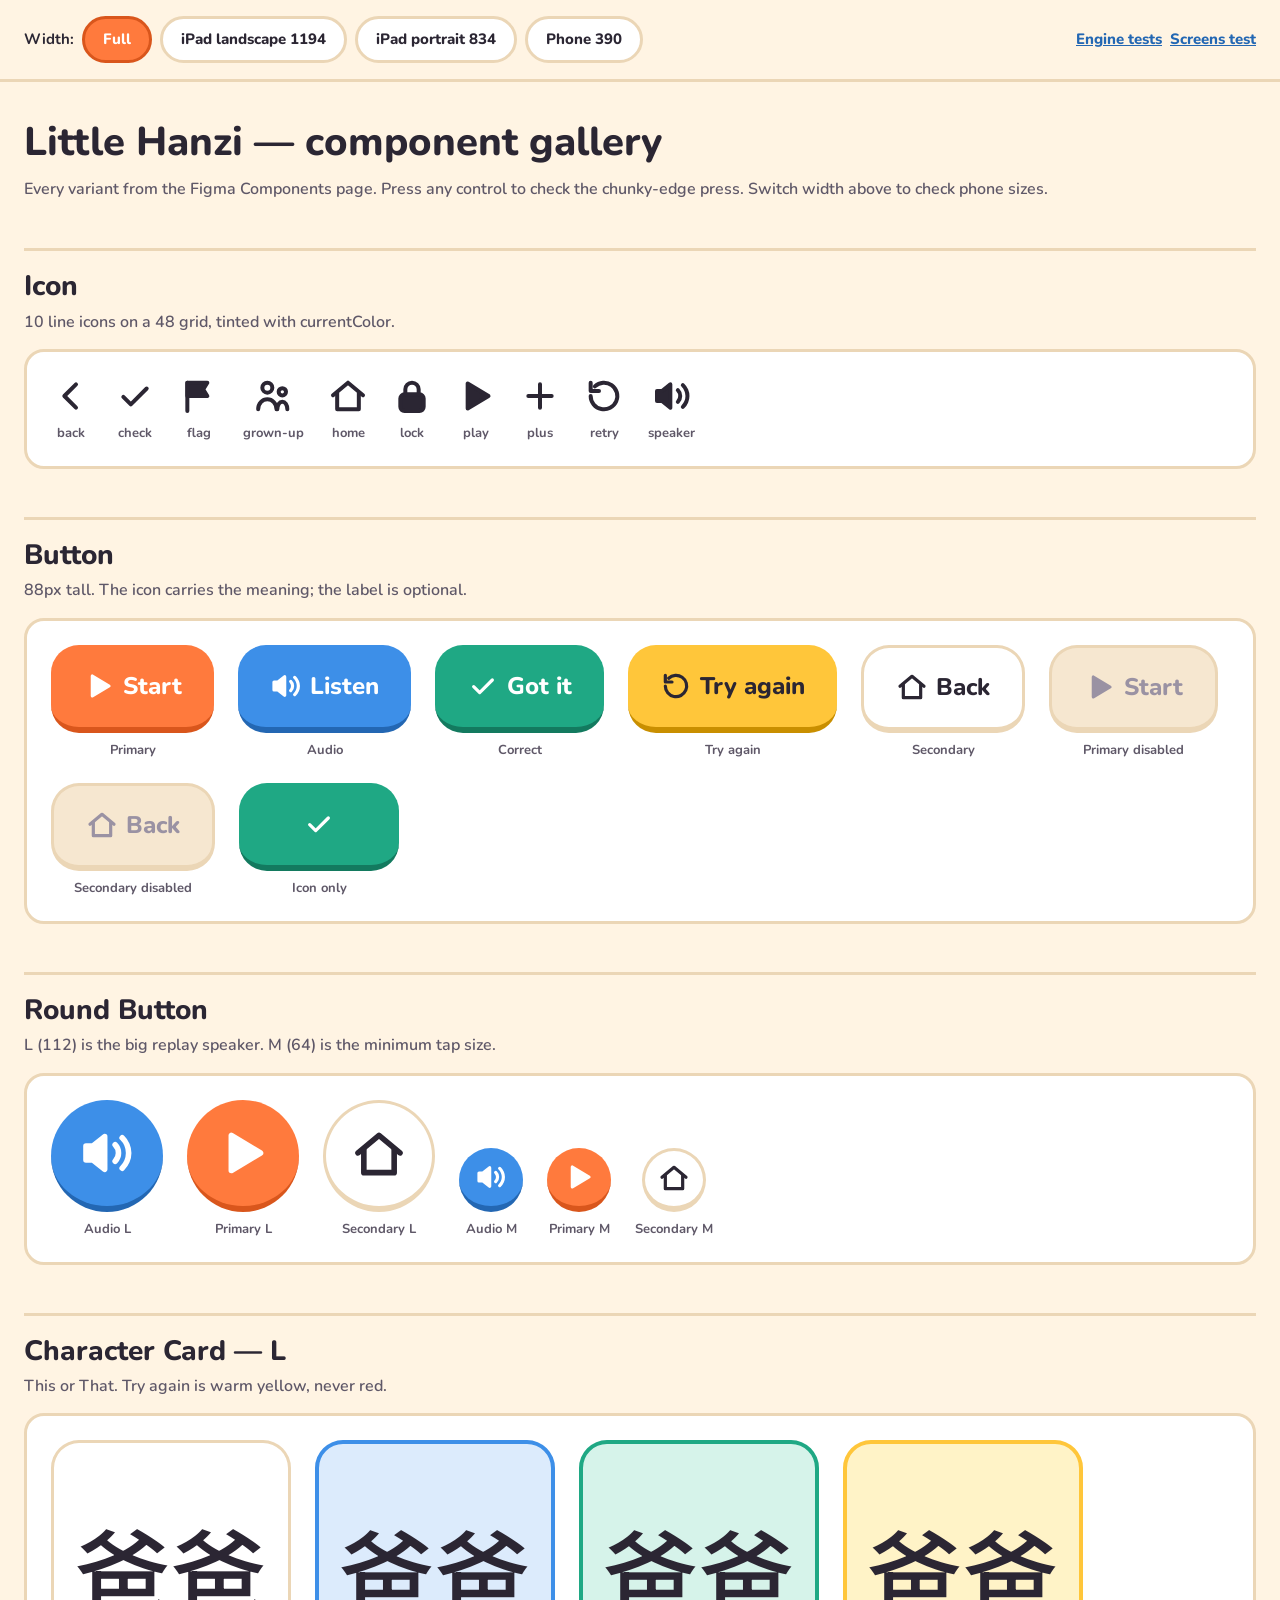
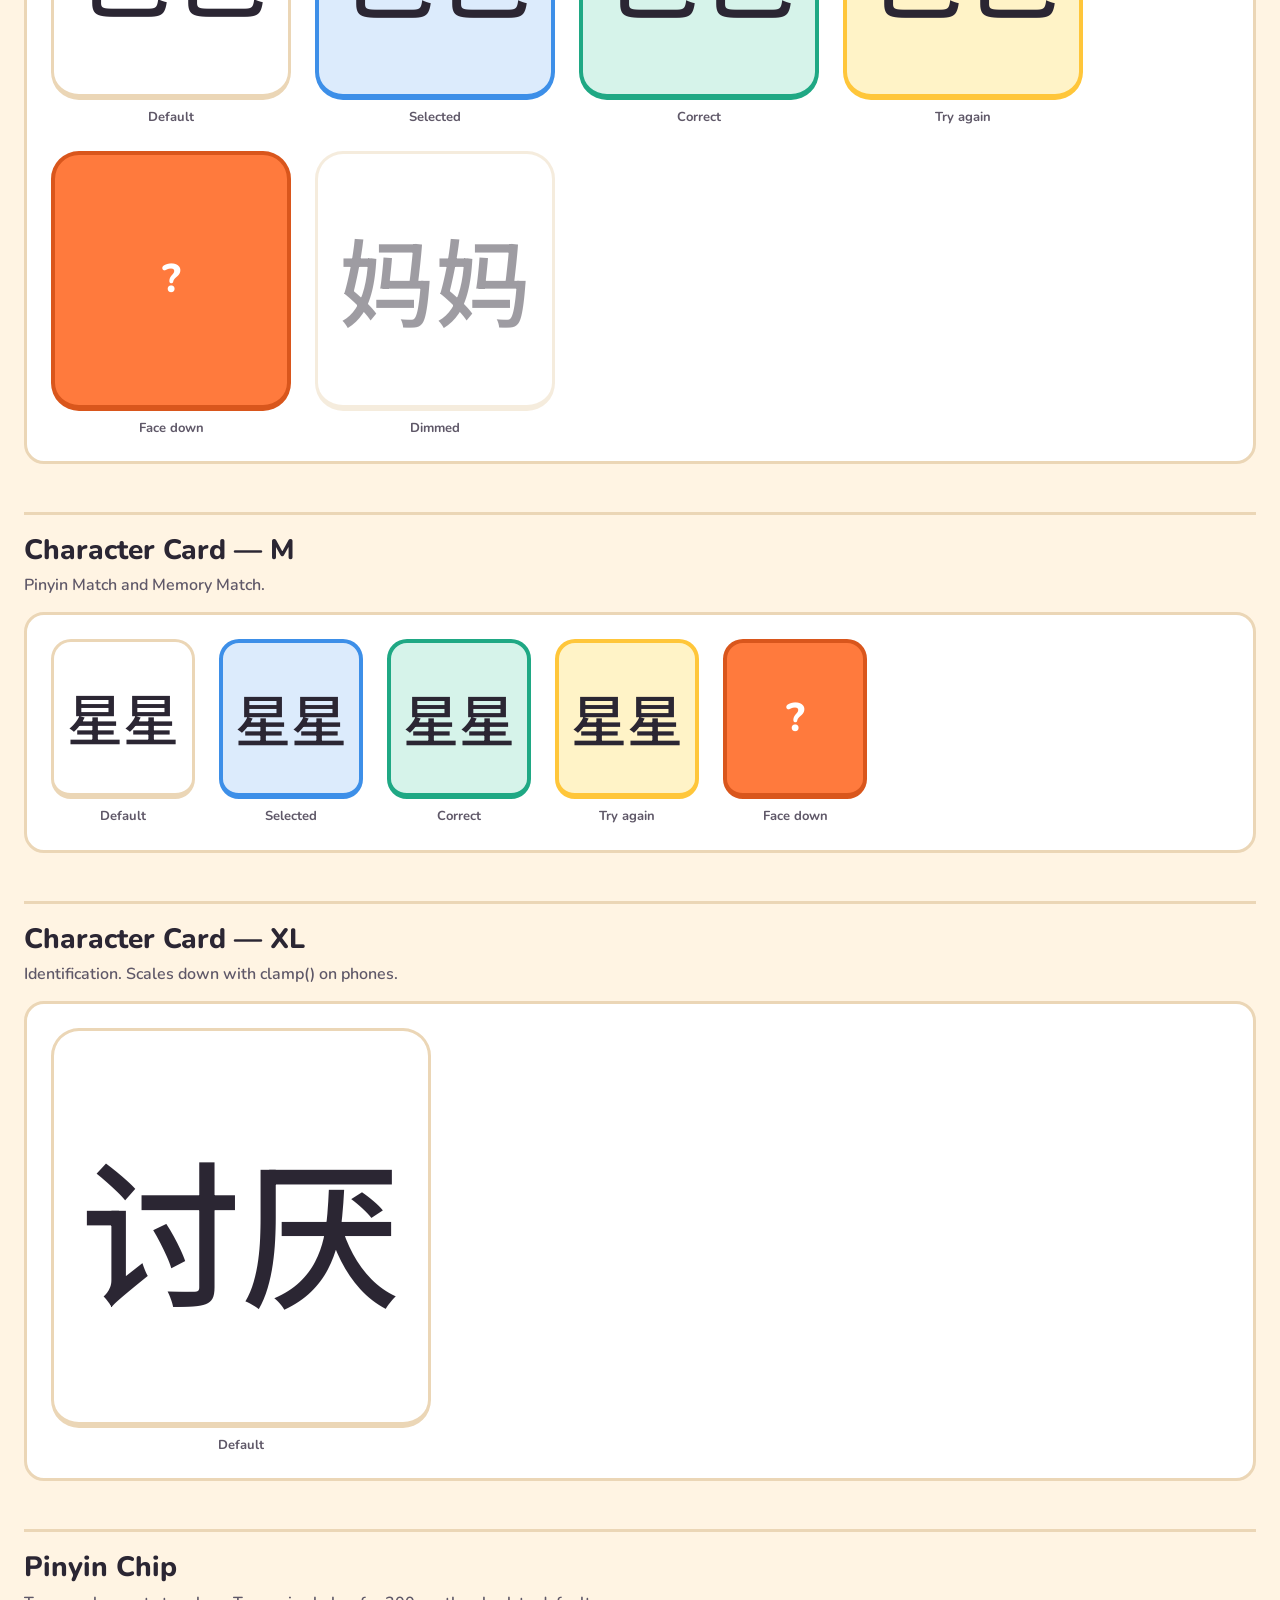
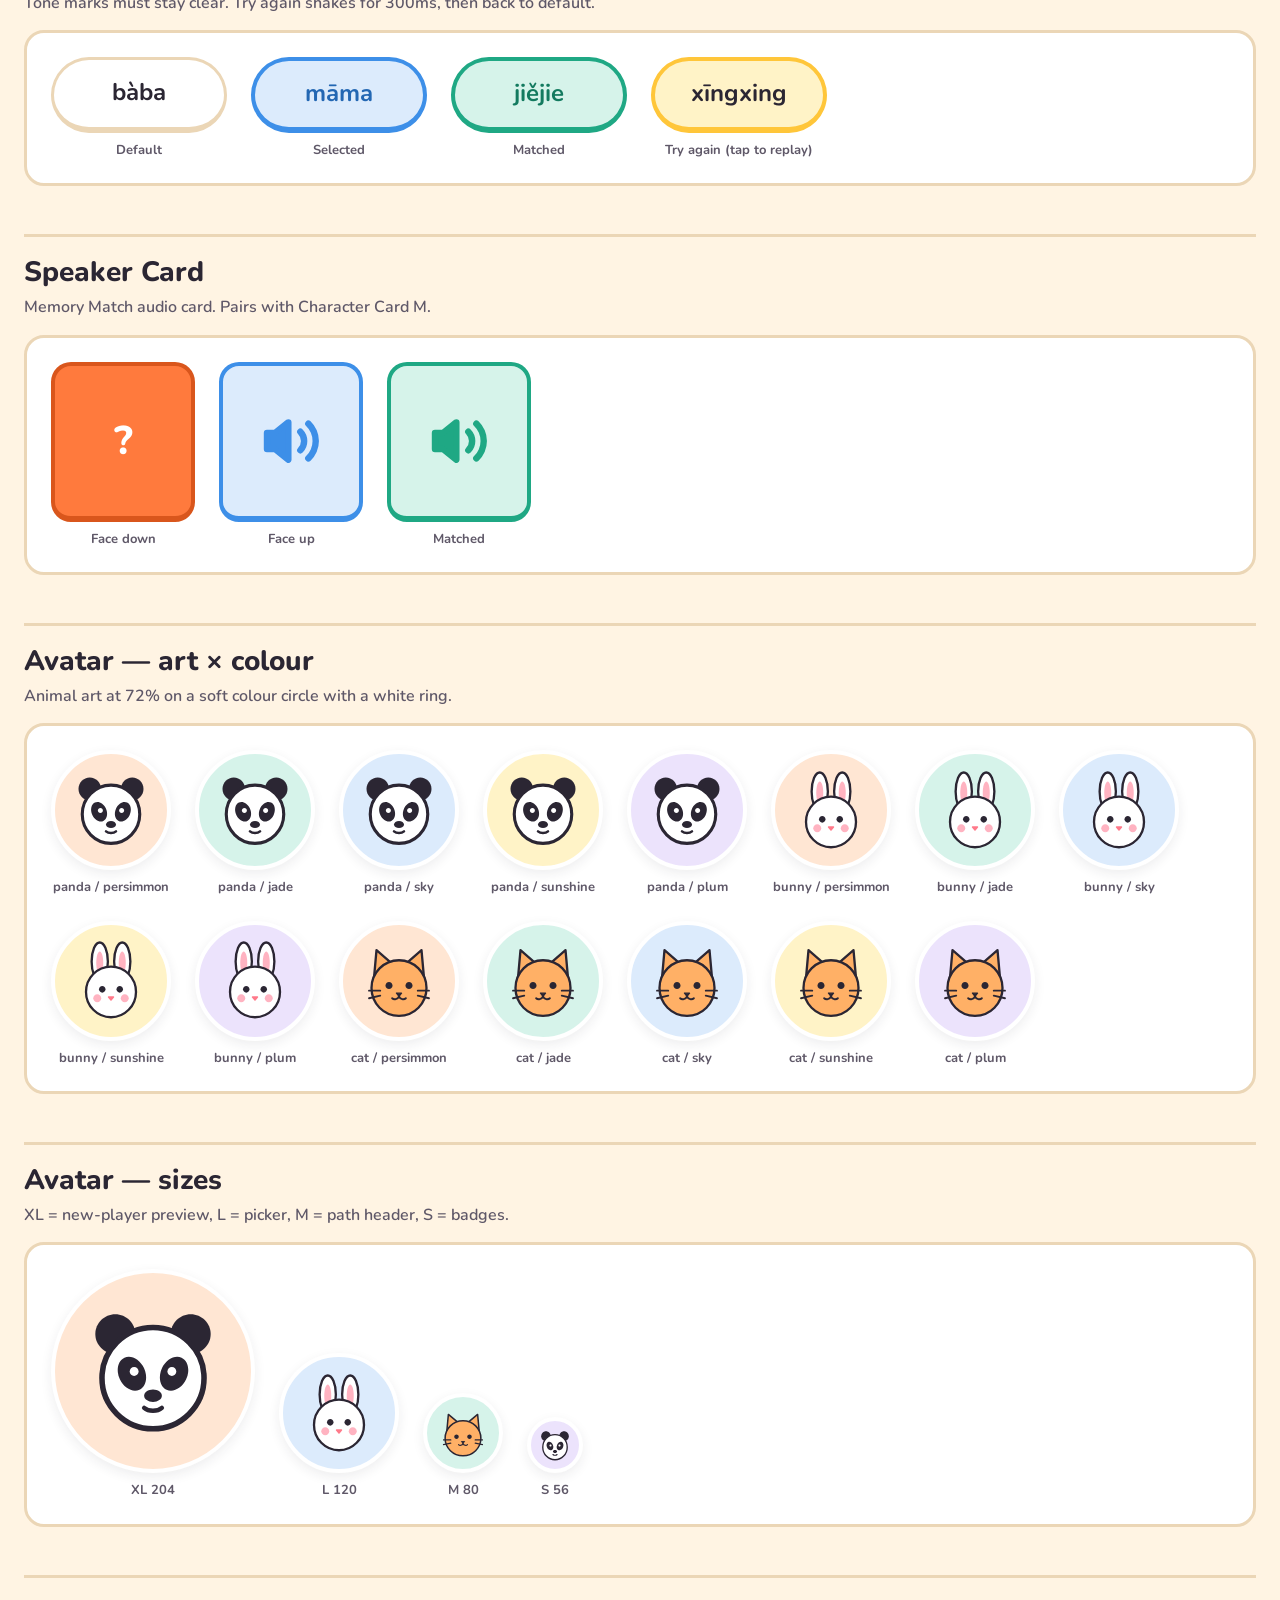
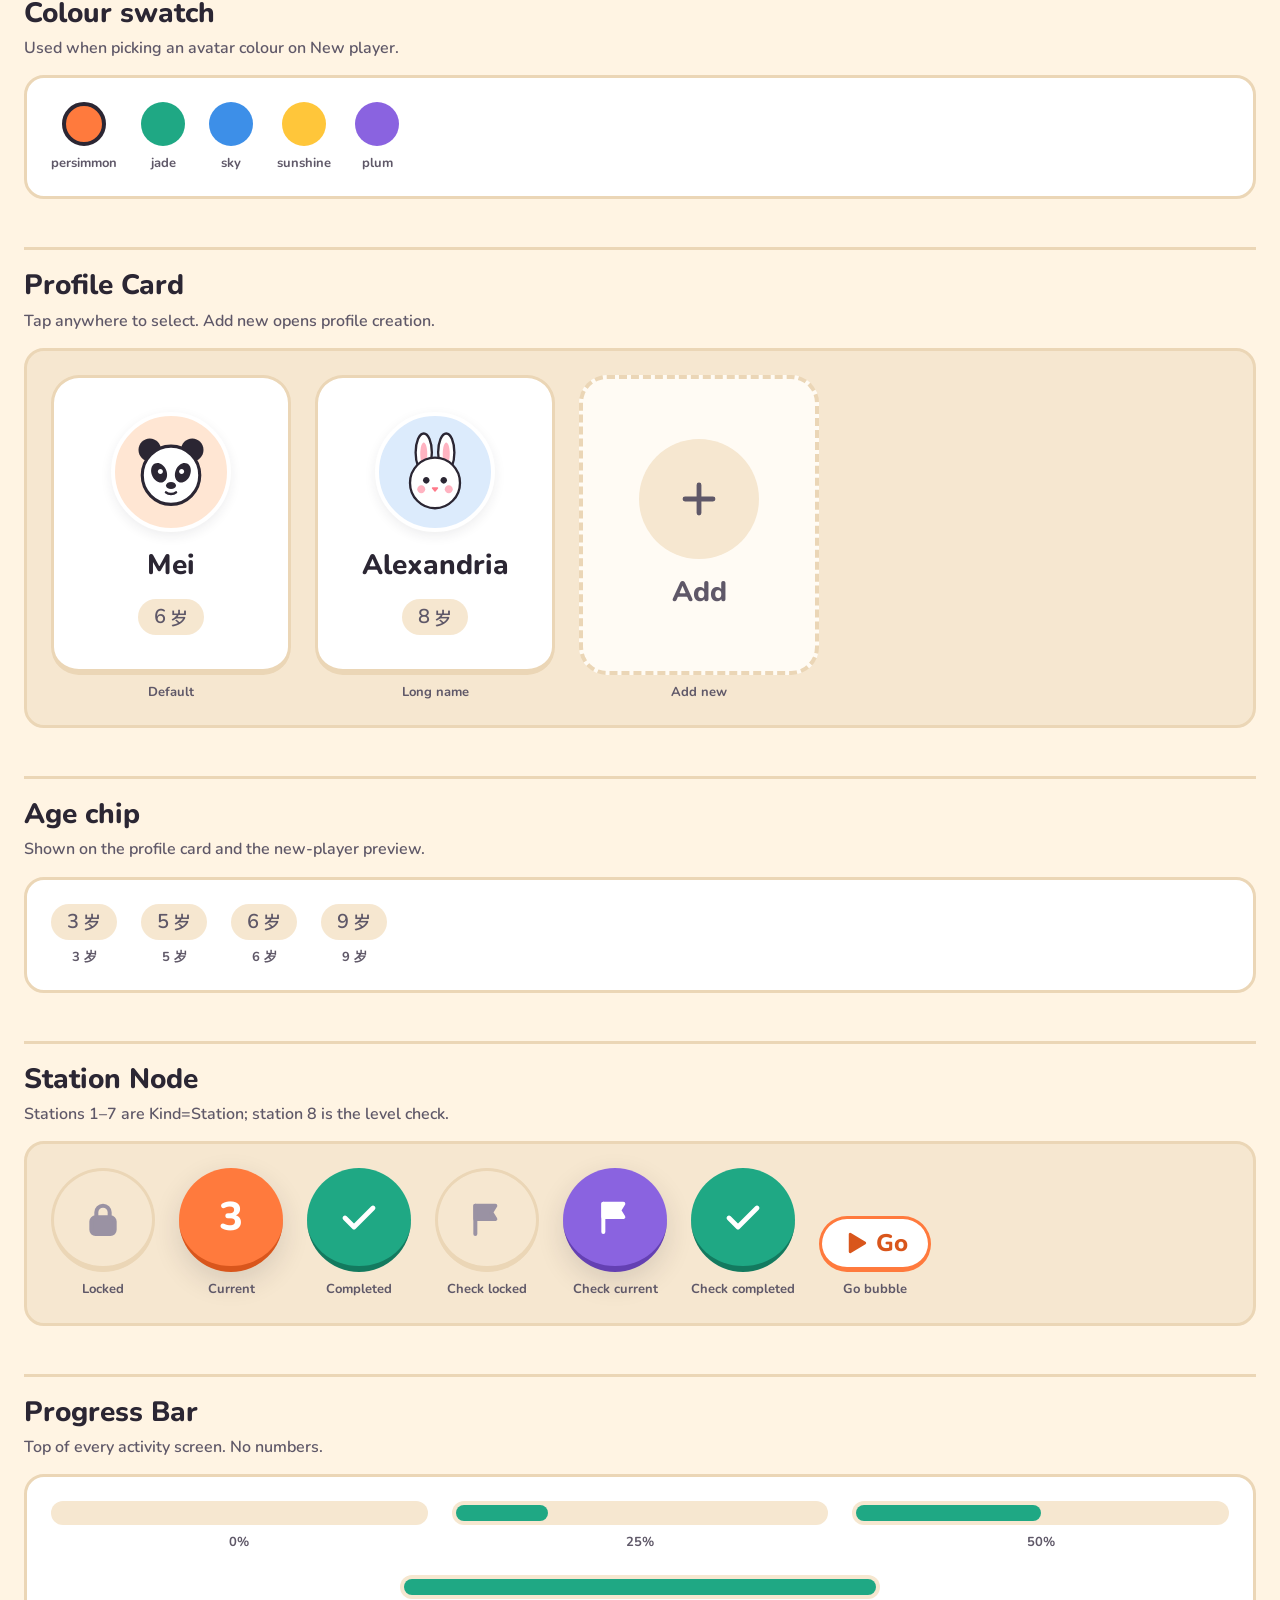
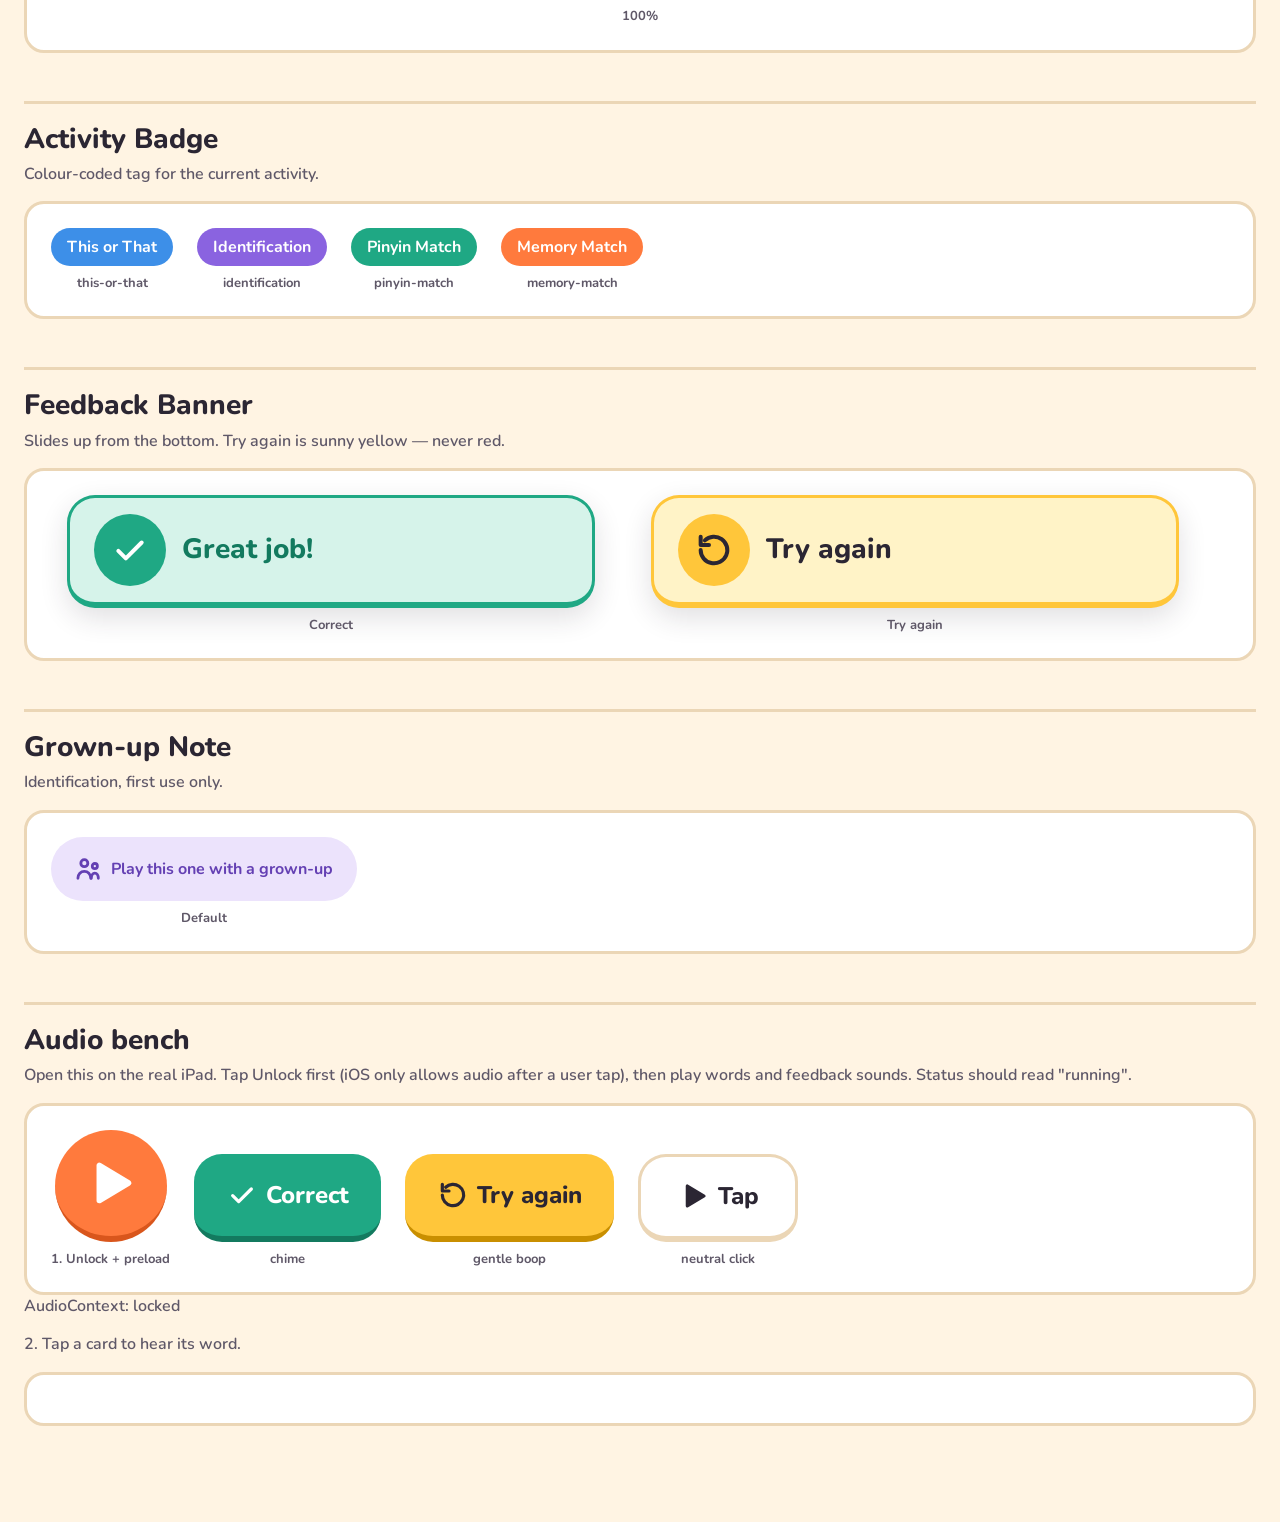
==== commit 75ee5a42: "Screens 01-05: welcome, profiles, new player, level picker, path Phase 4. The whole pre-activity flo" ====
--- a/components.html
+++ b/components.html
@@ -61,7 +61,8 @@
   <button data-w="834">iPad portrait 834</button>
   <button data-w="390">Phone 390</button>
   <span style="flex:1"></span>
-  <a href="tests.html" style="font-weight:800;font-size:15px;color:var(--color-action-audio-edge)">Engine tests →</a>
+  <a href="tests.html" style="font-weight:800;font-size:15px;color:var(--color-action-audio-edge)">Engine tests</a>
+  <a href="screens-test.html" style="font-weight:800;font-size:15px;color:var(--color-action-audio-edge)">Screens test</a>
 </div>
 <div class="frame" id="frame"><div class="gal" id="gal"></div></div>
 
--- a/css/base.css
+++ b/css/base.css
@@ -88,7 +88,10 @@
   display: flex;
   flex-direction: column;
   align-items: center;
+  /* "safe" keeps tall content from overflowing past the top of the scroll
+     container, where it can never be scrolled back into view. */
   justify-content: center;
+  justify-content: safe center;
   gap: var(--spacing-xl);
 }
 
--- a/css/components.css
+++ b/css/components.css
@@ -440,7 +440,7 @@
   50% { transform: translateY(-6px); }
 }
 @media (prefers-reduced-motion: reduce) {
-  .go-bubble { animation: none; }
+  .go-bubble, .path__stop .go-bubble { animation: none; }
 }
 
 /* ============================================================
@@ -595,3 +595,268 @@
 
   .avatar--xl { --av-size: 132px; }
 }
+
+/* ============================================================
+   Screen parts — pieces that live on one screen rather than in
+   the Components page. Sizes read from the wireframes.
+   ============================================================ */
+
+/* Wordmark (01 Welcome) */
+.wordmark {
+  font-family: var(--font-hanzi);
+  font-weight: 700;
+  font-size: clamp(84px, 11.7vw, 140px);
+  line-height: 1.1;
+  color: var(--color-action-primary);
+  margin: 0;
+}
+
+/* Text input (03 New player) — 576×88, radius 20 */
+.input {
+  width: 576px;
+  max-width: 100%;
+  height: var(--size-tap-lg);
+  padding: 0 var(--spacing-lg);
+  border-radius: var(--radius-md);
+  background: var(--color-bg-surface);
+  border: 3px solid var(--color-border-default);
+  color: var(--color-text-primary);
+  font-size: var(--type-section);
+  font-weight: 800;
+  -webkit-user-select: text;
+  user-select: text;
+}
+.input::placeholder { color: var(--color-text-disabled); font-weight: 700; }
+.input:focus { outline: none; border-color: var(--color-border-selected); }
+
+.field-label {
+  font-size: var(--type-body);
+  font-weight: 600;
+  color: var(--color-text-secondary);
+}
+
+.form {
+  display: flex;
+  flex-direction: column;
+  align-items: flex-start;
+  gap: 14px;
+  width: 100%;
+  max-width: 590px;
+}
+
+/* Age button — 72px circle */
+.age-btn {
+  width: 72px;
+  height: 72px;
+  border-radius: var(--radius-full);
+  background: var(--color-bg-surface);
+  border: 3px solid var(--color-border-default);
+  color: var(--color-text-primary);
+  font-size: var(--type-button);
+  font-weight: 800;
+  flex: none;
+}
+.age-btn.is-selected {
+  background: var(--color-action-audio-soft);
+  border: 4px solid var(--color-border-selected);
+  color: var(--color-action-audio-edge);
+}
+
+/* Avatar / colour picker rows */
+.picker-row { display: flex; align-items: center; gap: 12px; flex-wrap: wrap; }
+.picker-row--friends { gap: var(--spacing-md); }
+.picker-group { display: flex; align-items: center; gap: var(--spacing-md); flex-wrap: wrap; }
+.picker-divider { width: 2px; height: 48px; background: var(--color-border-default); flex: none; }
+
+.avatar-pick { padding: 0; border-radius: var(--radius-full); flex: none; line-height: 0; }
+.avatar-pick .avatar { border-color: var(--color-bg-surface); }
+.avatar-pick.is-selected .avatar { border: 5px solid var(--color-border-selected); }
+
+/* New player preview column */
+.preview {
+  display: flex;
+  flex-direction: column;
+  align-items: center;
+  gap: var(--spacing-md);
+  flex: none;
+}
+.preview__name {
+  font-size: var(--type-title);
+  font-weight: 800;
+  min-height: 1.2em;
+  max-width: 220px;
+  overflow: hidden;
+  text-overflow: ellipsis;
+  white-space: nowrap;
+}
+
+.new-player-body {
+  display: flex;
+  align-items: center;
+  justify-content: center;
+  gap: var(--spacing-2xl);
+  width: 100%;
+  flex-wrap: wrap;
+}
+
+/* ============================================================
+   Level card (04 Pick a level) — 180×150, radius 28
+   ============================================================ */
+
+.levels-grid {
+  display: flex;
+  flex-wrap: wrap;
+  justify-content: center;
+  gap: var(--spacing-lg);
+  max-width: 996px;
+}
+
+.level-card {
+  display: flex;
+  flex-direction: column;
+  align-items: center;
+  justify-content: center;
+  gap: 6px;
+  width: 180px;
+  height: 150px;
+  border-radius: var(--radius-lg);
+  background: var(--color-state-locked-soft);
+  border: 3px solid var(--color-border-default);
+  border-bottom-width: var(--size-edge);
+  color: var(--color-text-disabled);
+  font-size: var(--type-section);
+  font-weight: 800;
+  flex: none;
+}
+.level-card .icon { width: 32px; height: 32px; }
+
+.level-card.is-available {
+  background: var(--color-bg-surface);
+  border: 4px solid var(--color-border-default);
+  border-bottom-width: var(--size-edge);
+  color: var(--color-text-primary);
+}
+.level-card.is-selected {
+  border-color: var(--color-action-primary);
+  border-bottom-width: 8px;
+  color: var(--color-action-primary-edge);
+}
+.level-card__id { font-size: var(--type-title); font-weight: 800; line-height: 1.2; }
+.level-card__count {
+  display: inline-flex;
+  align-items: center;
+  gap: var(--spacing-xs);
+  color: var(--color-text-secondary);
+}
+.level-card__count-n { font-size: 20px; font-weight: 600; }
+.level-card__count-zi { font-family: var(--font-hanzi); font-weight: 500; font-size: 18px; }
+
+/* ============================================================
+   Level path (05) — stations placed on a drawn trail.
+   Landscape zig-zags across; phone zig-zags down.
+   ============================================================ */
+
+.player {
+  display: flex;
+  align-items: center;
+  gap: var(--spacing-md);
+  min-width: 0;
+}
+.player__name {
+  font-size: var(--type-section);
+  font-weight: 800;
+  max-width: 7ch;
+  overflow: hidden;
+  text-overflow: ellipsis;
+  white-space: nowrap;
+}
+.level-chip {
+  display: inline-flex;
+  align-items: center;
+  padding: 6px var(--spacing-md);
+  border-radius: var(--radius-full);
+  background: var(--color-bg-sunken);
+  color: var(--color-text-secondary);
+  font-size: var(--type-button);
+  font-weight: 800;
+  white-space: nowrap;
+}
+
+.path {
+  position: relative;
+  width: 100%;
+  flex: 1;
+  min-height: 420px;
+}
+
+/* Portrait tablets run the trail vertically, so the level label would sit
+   on top of the first station. */
+@media (orientation: portrait) and (max-width: 1024px) {
+  .path__label { display: none; }
+}
+
+.path__trail {
+  position: absolute;
+  inset: 0;
+  width: 100%;
+  height: 100%;
+  pointer-events: none;
+}
+.path__trail path {
+  fill: none;
+  stroke: var(--color-bg-sunken);
+  stroke-width: 18;
+  stroke-linecap: round;
+  stroke-linejoin: round;
+}
+
+.path__stop {
+  position: absolute;
+  transform: translate(-50%, -50%);
+  line-height: 0;
+}
+/* Absolute so it never shifts the station node off the trail. The bob
+   keyframes must carry the -50% themselves, or they overwrite the centring. */
+.path__stop .go-bubble {
+  position: absolute;
+  left: 50%;
+  bottom: calc(100% + var(--spacing-sm));
+  transform: translate(-50%, 0);
+  animation-name: bob-centred;
+}
+
+@keyframes bob-centred {
+  0%, 100% { transform: translate(-50%, 0); }
+  50% { transform: translate(-50%, -6px); }
+}
+
+.path__label {
+  position: absolute;
+  top: 0;
+  left: 0;
+  font-size: var(--type-section);
+  font-weight: 800;
+  color: var(--color-text-secondary);
+}
+
+@media (max-width: 560px) {
+  .input { height: var(--size-tap-min); font-size: var(--type-body); }
+  .age-btn { width: var(--size-tap-min); height: var(--size-tap-min); }
+  .picker-row { gap: var(--spacing-sm); }
+  .picker-divider { display: none; }
+  /* Keep the animals and the colours on separate rows so a swatch never
+     reads as a fourth animal. */
+  .picker-row--friends { flex-direction: column; align-items: flex-start; gap: var(--spacing-md); }
+  .picker-group { gap: var(--spacing-sm); }
+  /* Smaller Go bubble so it clears the neighbouring station in the lanes. */
+  .path__stop .go-bubble { padding: 6px 14px; font-size: 18px; gap: 4px; }
+  .path__stop .go-bubble .icon { width: 22px; height: 22px; }
+  .new-player-body { gap: var(--spacing-md); }
+  .preview__name { font-size: var(--type-section); }
+  .level-card { width: 104px; height: 104px; }
+  .level-card__id { font-size: var(--type-section); }
+  .levels-grid { gap: var(--spacing-sm); }
+  .path { min-height: 620px; }
+  .path__trail path { stroke-width: 14; }
+  .path__label { display: none; }   /* the header chip already shows the level */
+}
